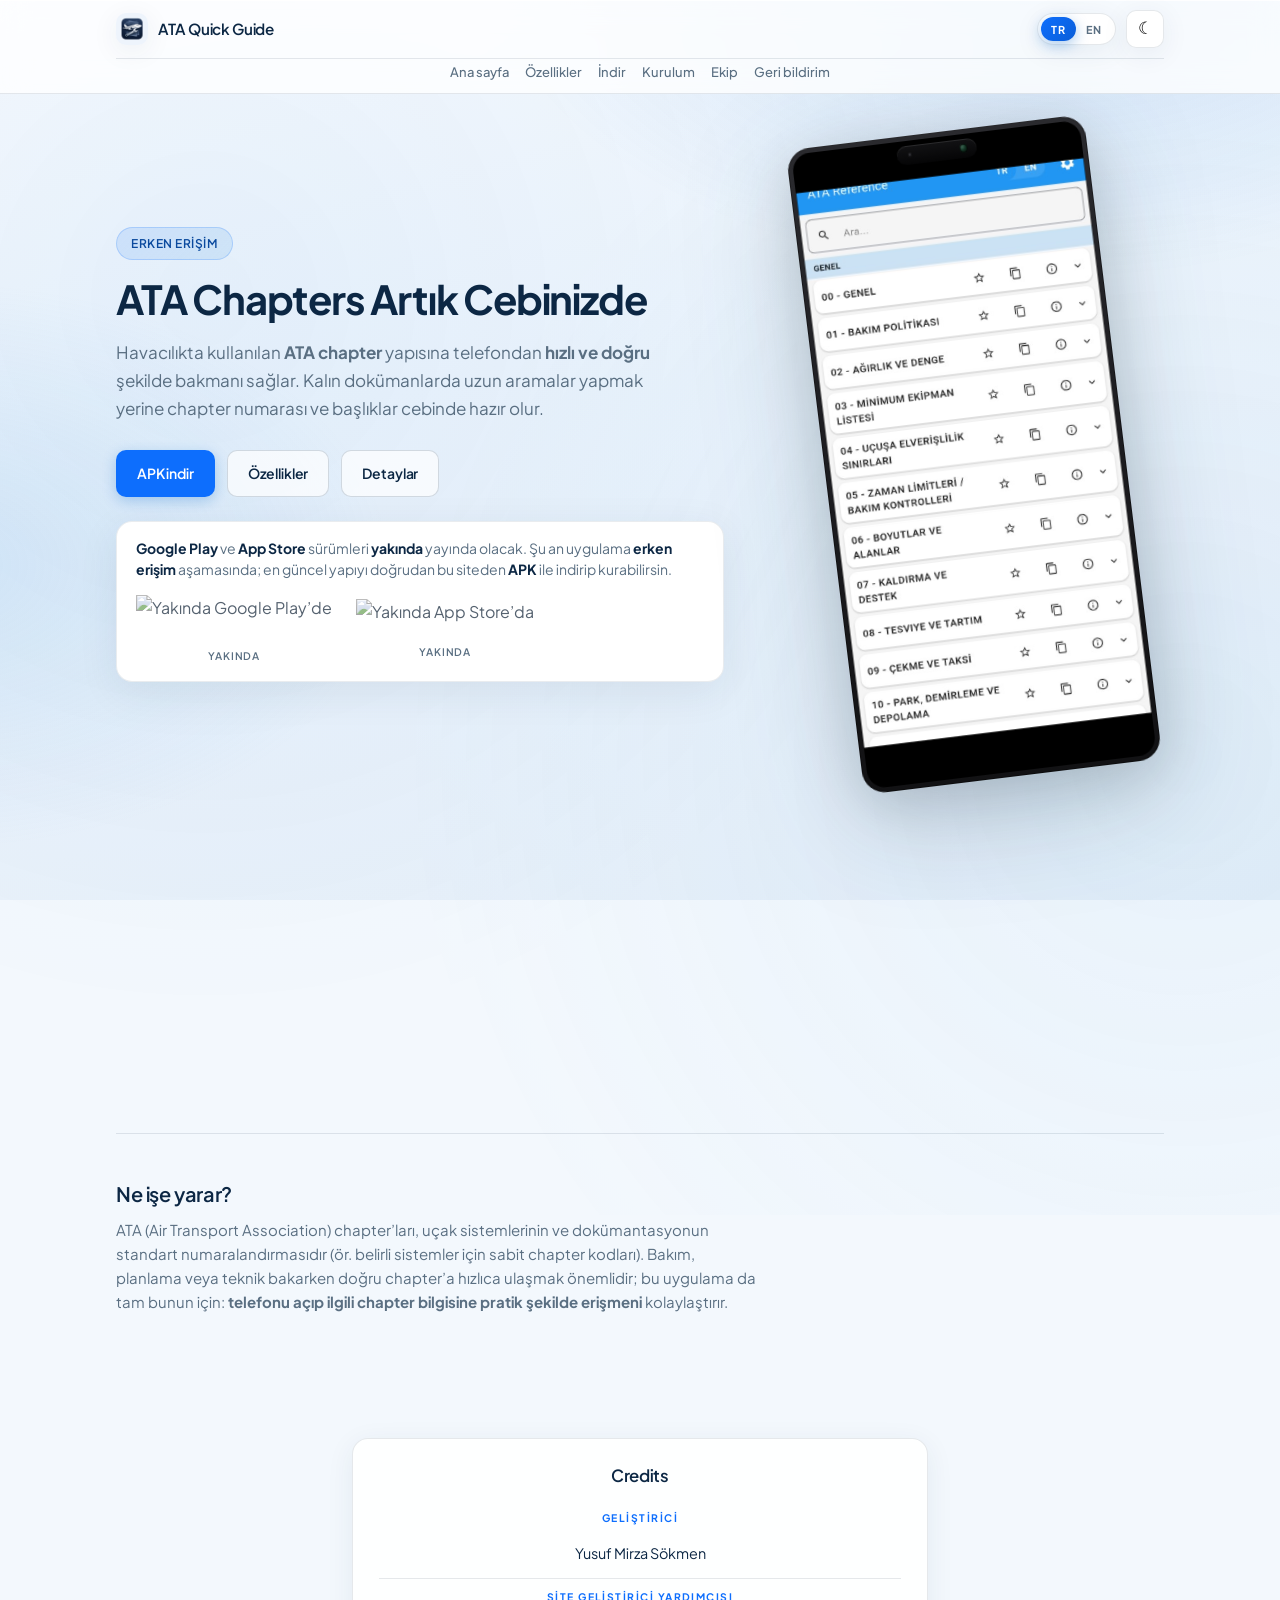
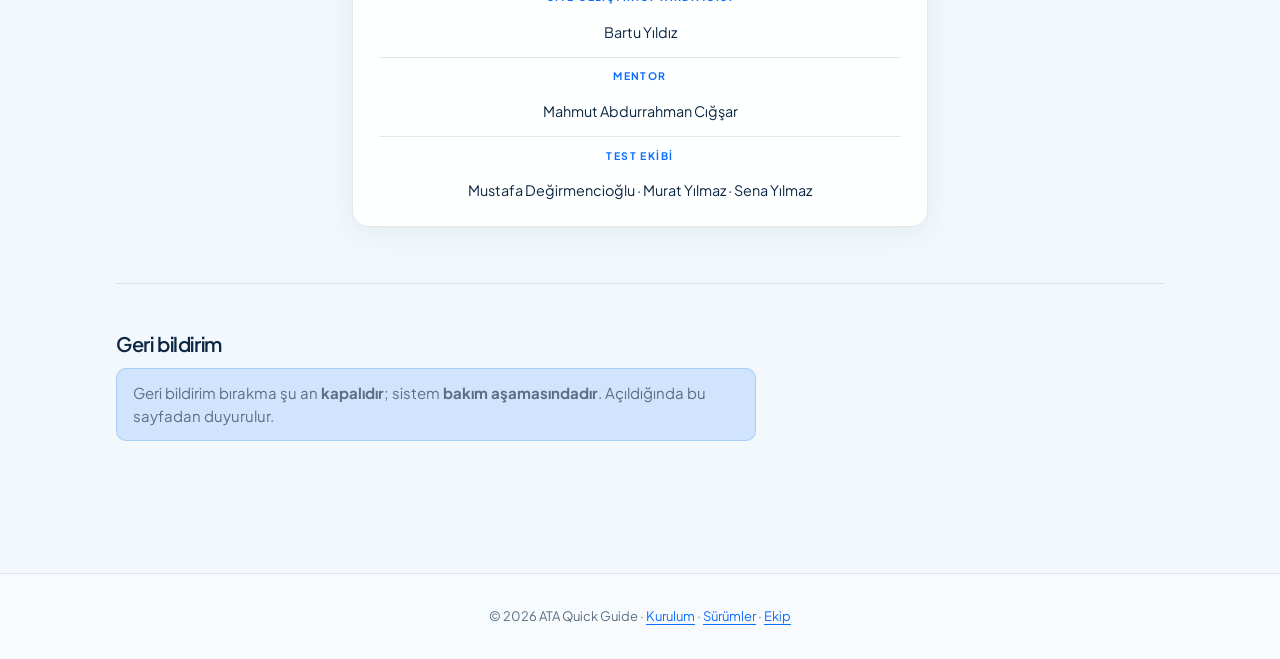
==== index.html @ f19b7c06 "Use app icon for Open Graph and Twitter link previews Made-with: Cursor" ====
<!DOCTYPE html>
<html lang="tr">
<head>
  <meta charset="UTF-8">
  <meta name="viewport" content="width=device-width, initial-scale=1.0">
  <meta name="description" content="ATA chapter’lara telefondan hızlı erişim. Erken erişim, APK indir; mağazalar yakında.">
  <meta name="theme-color" content="#e4eef8">
  <title>ATA Quick Guide — İndir</title>
  <script>
    (function () {
      try {
        var t = localStorage.getItem("ata-theme");
        document.documentElement.setAttribute("data-theme", t === "dark" ? "dark" : "light");
        var l = localStorage.getItem("ata-lang");
        var en = l === "en";
        document.documentElement.setAttribute("data-lang", en ? "en" : "tr");
        document.documentElement.setAttribute("lang", en ? "en" : "tr");
      } catch (e) {
        document.documentElement.setAttribute("data-theme", "light");
        document.documentElement.setAttribute("data-lang", "tr");
        document.documentElement.setAttribute("lang", "tr");
      }
    })();
  </script>
  <link rel="icon" type="image/png" href="images/app-icon.png">
  <link rel="apple-touch-icon" href="images/app-icon.png">
  <link rel="canonical" href="https://ata-quick-guide.bartwo.me/">
  <meta property="og:type" content="website">
  <meta property="og:url" content="https://ata-quick-guide.bartwo.me/">
  <meta property="og:title" content="ATA Quick Guide">
  <meta property="og:description" content="ATA chapter’lara telefondan hızlı erişim. Erken erişim.">
  <meta property="og:image" content="https://ata-quick-guide.bartwo.me/images/app-icon.png">
  <meta property="og:image:alt" content="ATA Quick Guide">
  <meta name="twitter:card" content="summary">
  <meta name="twitter:title" content="ATA Quick Guide">
  <meta name="twitter:description" content="ATA chapter’lara telefondan hızlı erişim.">
  <meta name="twitter:image" content="https://ata-quick-guide.bartwo.me/images/app-icon.png">
  <link rel="preconnect" href="https://fonts.googleapis.com">
  <link rel="preconnect" href="https://fonts.gstatic.com" crossorigin>
  <link href="https://fonts.googleapis.com/css2?family=Plus+Jakarta+Sans:wght@400;500;600;700&display=swap" rel="stylesheet">
  <link rel="stylesheet" href="css/app-site.css">
</head>
<body data-page="index">
  <a class="visually-hidden" href="#icerik" data-i18n="skip">İçeriğe geç</a>

  <div class="app-shell">
    <header class="app-top">
      <div class="container app-top__inner">
        <a class="app-brand" href="index.html" aria-current="page">
          <span class="app-brand__mark"><img src="images/app-icon.png" width="32" height="32" alt=""></span>
          ATA Quick Guide
        </a>
        <nav class="app-menu" aria-label="Site">
          <a href="index.html" data-i18n="nav.home">Ana sayfa</a>
          <a href="#ozellikler" data-i18n="nav.features">Özellikler</a>
          <a href="indir.html" data-i18n="nav.download">İndir</a>
          <a href="nasil-yuklenir.html" data-i18n="nav.how">Kurulum</a>
          <a href="#credits" data-i18n="nav.team">Ekip</a>
          <a href="#geri-bildirim" data-i18n="nav.feedback">Geri bildirim</a>
        </nav>
        <div class="app-controls" role="toolbar" aria-label="Dil ve tema">
          <div class="lang-seg" role="group" aria-label="Dil">
            <button type="button" data-lang-btn="tr" aria-pressed="true">TR</button>
            <button type="button" data-lang-btn="en" aria-pressed="false">EN</button>
          </div>
          <button type="button" class="theme-toggle" data-theme-toggle aria-label="Tema">☾</button>
        </div>
      </div>
    </header>

    <main id="icerik" class="app-content container">
      <section class="app-hero landing-hero" aria-labelledby="hero-title">
        <div class="landing-hero__grid">
          <div class="landing-hero__copy">
            <p class="beta-pill"><span data-i18n="beta.pill">Erken erişim</span></p>
            <h1 id="hero-title" data-i18n="hero.headline">ATA Chapters Artık Cebinizde</h1>
            <p class="lead" data-i18n-html="hero.lead"></p>
            <div class="btn-row">
              <a class="btn btn--primary" href="indir.html" data-i18n="btn.apk">APK indir</a>
              <a class="btn btn--ghost" href="#ozellikler" data-i18n="nav.features">Özellikler</a>
              <a class="btn btn--ghost" href="#nedir" data-i18n="btn.details">Detaylar</a>
            </div>
            <div class="store-panel store-panel--compact" aria-labelledby="store-heading">
              <h2 id="store-heading" class="visually-hidden" data-i18n="store.hiddenTitle">Mağaza yayını</h2>
              <p class="store-panel__copy" data-i18n-html="store.copy"></p>
              <div class="store-badges">
                <div class="store-badge-wrap">
                  <img class="store-badge" src="https://play.google.com/intl/en_us/badges/static/images/badges/en_badge_web_generic.png" height="48" data-i18n-src="store.gpBadgeSrc" data-i18n-alt="store.gpAlt" alt="" loading="lazy" decoding="async">
                  <span class="store-badge-label" data-i18n="store.soon">Yakında</span>
                </div>
                <div class="store-badge-wrap">
                  <img class="store-badge store-badge--apple" src="https://tools.applemediaservices.com/api/badges/download-on-the-app-store/black/en-us?size=250x83&releaseDate=1276560000" height="40" data-i18n-src="store.asBadgeSrc" data-i18n-alt="store.asAlt" alt="" loading="lazy" decoding="async">
                  <span class="store-badge-label" data-i18n="store.soon">Yakında</span>
                </div>
              </div>
            </div>
          </div>
          <div class="landing-hero__visual" aria-hidden="true">
            <div class="landing-phones">
              <div class="hero-device hero-device--iphone">
                <div class="hero-device__iphone-inner">
                  <div class="hero-device__screen">
                    <img
                      class="hero-device__img"
                      data-hero-preview="front"
                      src="images/app-preview-light-tr.png?v=12"
                      width="390"
                      height="844"
                      alt=""
                      decoding="async"
                    >
                    <span class="hero-device__cam" aria-hidden="true"></span>
                  </div>
                </div>
              </div>
            </div>
            <script>
              (function () {
                try {
                  var t = localStorage.getItem("ata-theme") === "dark" ? "dark" : "light";
                  var l = localStorage.getItem("ata-lang") === "en" ? "en" : "tr";
                  var root = document.querySelector(".landing-hero__visual");
                  if (!root) return;
                  root.querySelectorAll("img[data-hero-preview]").forEach(function (img) {
                    img.src =
                      "images/app-preview-" + t + "-" + l + ".png?v=12&m=" + encodeURIComponent(t);
                  });
                } catch (e) {}
              })();
            </script>
          </div>
        </div>
      </section>

      <section id="ozellikler" class="section reveal" aria-labelledby="feat-h">
        <div class="section__head">
          <h2 id="feat-h" data-i18n="features.h">Öne çıkanlar</h2>
          <p data-i18n="features.lead"></p>
        </div>
        <div class="feature-grid">
          <article class="feature-card reveal reveal-stagger-1">
            <h3 data-i18n="features.f1h">Hızlı erişim</h3>
            <p data-i18n="features.f1p"></p>
          </article>
          <article class="feature-card reveal reveal-stagger-2">
            <h3 data-i18n="features.f2h">Doğru referans</h3>
            <p data-i18n="features.f2p"></p>
          </article>
          <article class="feature-card reveal reveal-stagger-3">
            <h3 data-i18n="features.f3h">Mobil kullanım</h3>
            <p data-i18n="features.f3p"></p>
          </article>
        </div>
      </section>

      <section id="nedir" class="section reveal" aria-labelledby="nedir-h">
        <div class="section__head">
          <h2 id="nedir-h" data-i18n="nedir.h">Ne işe yarar?</h2>
          <p data-i18n-html="nedir.p"></p>
        </div>
      </section>

      <section id="credits" class="credits-block credits-block--spotlight reveal" aria-labelledby="credits-h">
        <div class="credits-card">
          <h2 id="credits-h" data-i18n="credits.h">Credits</h2>
          <dl class="credits-list">
            <dt data-i18n="credits.dev">Geliştirici</dt>
            <dd data-i18n="credits.devName">Yusuf Mirza Sökmen</dd>
            <dt data-i18n="credits.devSite">Site geliştirici yardımcısı</dt>
            <dd data-i18n="credits.devSiteNames">Bartu Yıldız</dd>
            <dt data-i18n="credits.mentor">Mentor</dt>
            <dd data-i18n="credits.mentorName">Mahmut Abdurrahman Cığşar</dd>
            <dt data-i18n="credits.test">Test ekibi</dt>
            <dd data-i18n="credits.testNames">Mustafa Değirmencioğlu · Murat Yılmaz · Sena Yılmaz</dd>
          </dl>
        </div>
      </section>

      <section id="geri-bildirim" class="section reveal" aria-labelledby="fb-h">
        <div class="section__head">
          <h2 id="fb-h" data-i18n="feedback.h">Geri bildirim</h2>
          <p class="feedback-maintenance feedback-maintenance--solo" data-i18n-html="feedback.maintenanceSolo"></p>
        </div>
      </section>
    </main>

    <footer class="app-footer">
      <div class="container">
        <p class="app-footer__line" data-i18n-html="footer.html"></p>
      </div>
    </footer>
  </div>

  <script src="js/site-ui.js" defer></script>
  <script src="js/app-motion.js" defer></script>
</body>
</html>
---- css/app-site.css ----
/* ATA Quick Guide — havacılık / gökyüzü, ferah açık tema */
:root {
  --bg: #e2edf8;
  --bg-deep: #d0e2f4;
  --bg-elevated: #ffffff;
  --bg-card: rgba(255, 255, 255, 0.92);
  --border: rgba(19, 47, 76, 0.11);
  --border-strong: rgba(19, 47, 76, 0.17);
  --text: #0c2744;
  --muted: #5a6f82;
  --accent: #0d6efd;
  --accent-dim: rgba(13, 110, 253, 0.14);
  --accent-hover: #0b5ed7;
  --sky-band: rgba(125, 185, 232, 0.38);
  --radius: 16px;
  --radius-sm: 10px;
  --font: "Plus Jakarta Sans", system-ui, sans-serif;
  --shadow: 0 16px 48px rgba(15, 53, 80, 0.09);
  --shadow-soft: 0 6px 28px rgba(15, 53, 80, 0.07);
  --ease-out: cubic-bezier(0.22, 1, 0.36, 1);
  --ease-spring: cubic-bezier(0.34, 1.3, 0.64, 1);
  --hero-phone-width: min(300px, 82vw);
}

*,
*::before,
*::after {
  box-sizing: border-box;
}

html {
  scroll-behavior: smooth;
}

body {
  margin: 0;
  min-height: 100vh;
  font-family: var(--font);
  font-size: 1rem;
  line-height: 1.6;
  color: var(--text);
  background: #f3f8fd;
  background-image:
    linear-gradient(165deg, #fafcfe 0%, #eef5fc 40%, #e4eef8 100%),
    radial-gradient(ellipse 110% 65% at 50% -8%, rgba(255, 255, 255, 0.95), transparent 55%),
    radial-gradient(ellipse 85% 50% at 92% 18%, var(--sky-band) 0%, transparent 48%),
    radial-gradient(ellipse 75% 45% at 6% 38%, rgba(160, 200, 245, 0.35), transparent 44%);
  background-attachment: fixed;
}

@media (prefers-reduced-motion: no-preference) {
  body::before {
    content: "";
    position: fixed;
    inset: -30%;
    z-index: -1;
    pointer-events: none;
    background:
      radial-gradient(ellipse 48% 40% at 70% 15%, rgba(8, 112, 217, 0.16), transparent 58%),
      radial-gradient(ellipse 44% 38% at 15% 58%, rgba(125, 185, 232, 0.22), transparent 52%);
    animation: ambient-drift 20s ease-in-out infinite alternate;
  }

  body::after {
    content: "";
    position: fixed;
    inset: -35%;
    z-index: -2;
    pointer-events: none;
    opacity: 0.65;
    background:
      radial-gradient(circle at 30% 40%, rgba(8, 112, 217, 0.09), transparent 42%),
      radial-gradient(circle at 75% 70%, rgba(125, 185, 232, 0.12), transparent 40%);
    animation: ambient-orbit 32s ease-in-out infinite alternate;
  }
}

@media (prefers-reduced-motion: reduce) {
  body::before,
  body::after {
    display: none;
  }
}

@keyframes ambient-drift {
  0% {
    transform: translate(0, 0) rotate(0deg) scale(1);
  }
  100% {
    transform: translate(-3%, 2%) rotate(1.8deg) scale(1.05);
  }
}

@keyframes ambient-orbit {
  0% {
    transform: translate(0, 0);
  }
  100% {
    transform: translate(4%, -3%);
  }
}

a {
  color: var(--accent);
  text-decoration-thickness: 1px;
  text-underline-offset: 0.2em;
}

a:hover {
  color: var(--accent-hover);
}

.container {
  width: 100%;
  max-width: 68rem;
  margin: 0 auto;
  padding: 0 1.25rem;
}

/* ——— Üst bar ——— */
.app-top {
  position: sticky;
  top: 0;
  z-index: 50;
  overflow: visible;
  border-bottom: 1px solid var(--border);
  background: rgba(255, 255, 255, 0.78);
  backdrop-filter: blur(14px);
  box-shadow: 0 1px 0 rgba(255, 255, 255, 0.8) inset;
  transition: background 0.35s var(--ease-out), box-shadow 0.35s var(--ease-out), border-color 0.35s ease;
}

.app-top.is-scrolled {
  background: rgba(255, 255, 255, 0.94);
  border-bottom-color: rgba(19, 47, 76, 0.08);
  box-shadow: 0 10px 40px rgba(19, 47, 76, 0.07);
}

.app-top__inner {
  display: flex;
  flex-wrap: wrap;
  align-items: center;
  justify-content: space-between;
  gap: 0.65rem 1rem;
  min-height: 3.5rem;
  padding-top: 0.65rem;
  padding-bottom: 0.65rem;
  overflow: visible;
}

.app-brand {
  display: inline-flex;
  align-items: center;
  gap: 0.65rem;
  flex-shrink: 0;
  font-size: 0.95rem;
  font-weight: 600;
  letter-spacing: -0.02em;
  color: var(--text);
  text-decoration: none;
}

.app-brand:hover {
  color: var(--text);
}

.app-brand__mark {
  width: 2rem;
  height: 2rem;
  border-radius: var(--radius-sm);
  overflow: hidden;
  flex-shrink: 0;
  border: 1px solid var(--border);
  box-shadow: var(--shadow-soft);
}

.app-brand__mark img {
  width: 100%;
  height: 100%;
  object-fit: cover;
  display: block;
}

@media (prefers-reduced-motion: no-preference) {
  .app-brand__mark {
    transition: transform 0.45s var(--ease-spring), box-shadow 0.35s ease;
  }

  .app-brand:hover .app-brand__mark {
    transform: scale(1.06) rotate(-2deg);
    box-shadow: 0 8px 24px rgba(11, 107, 203, 0.2);
  }
}

.app-menu {
  display: flex;
  flex: 1 1 auto;
  flex-wrap: wrap;
  align-items: center;
  justify-content: center;
  gap: 0.35rem 1rem;
  min-width: 0;
}

.app-menu a {
  font-size: 0.8125rem;
  font-weight: 500;
  color: var(--muted);
  text-decoration: none;
}

.app-menu a:hover {
  color: var(--text);
}

.app-menu a[aria-current="page"] {
  color: var(--accent);
}

@media (min-width: 1401px) {
  .app-menu {
    justify-content: center;
    overflow-x: auto;
    flex-wrap: nowrap;
    scrollbar-width: thin;
  }
}

@media (min-width: 768px) and (prefers-reduced-motion: no-preference) {
  .app-menu a {
    position: relative;
  }

  .app-menu a::after {
    content: "";
    position: absolute;
    left: 0;
    bottom: -5px;
    width: 100%;
    height: 2px;
    border-radius: 2px;
    background: linear-gradient(90deg, var(--accent), rgba(11, 107, 203, 0.35));
    transform: scaleX(0);
    transform-origin: right;
    transition: transform 0.4s var(--ease-out);
  }

  .app-menu a[aria-current="page"]::after {
    transform: scaleX(1);
    transform-origin: left;
  }

  .app-menu a:hover::after,
  .app-menu a:focus-visible::after {
    transform: scaleX(1);
    transform-origin: left;
  }
}

/* ——— Butonlar ——— */
.btn {
  display: inline-flex;
  align-items: center;
  justify-content: center;
  gap: 0.5rem;
  padding: 0.7rem 1.25rem;
  font-family: inherit;
  font-size: 0.875rem;
  font-weight: 600;
  letter-spacing: -0.01em;
  border-radius: var(--radius-sm);
  border: 1px solid transparent;
  cursor: pointer;
  text-decoration: none;
  transition: background 0.25s var(--ease-out), border-color 0.25s ease, transform 0.35s var(--ease-spring), box-shadow 0.35s ease;
}

.btn:focus-visible {
  outline: 2px solid var(--accent);
  outline-offset: 3px;
}

.btn--primary {
  background: var(--accent);
  color: #fff;
  box-shadow: 0 4px 14px rgba(11, 107, 203, 0.28);
}

.btn--primary:hover {
  background: var(--accent-hover);
  color: #fff;
  transform: translateY(-2px);
  box-shadow: 0 8px 28px rgba(11, 107, 203, 0.35);
}

.btn--primary:active {
  transform: translateY(0);
}

.btn--ghost {
  background: rgba(255, 255, 255, 0.7);
  border-color: var(--border-strong);
  color: var(--text);
}

.btn--ghost:hover {
  background: #fff;
  border-color: var(--accent);
  transform: translateY(-2px);
  box-shadow: var(--shadow-soft);
}

.btn--ghost:active {
  transform: translateY(0);
}

@media (prefers-reduced-motion: reduce) {
  .btn--primary:hover,
  .btn--ghost:hover {
    transform: none;
  }
}

.btn-row {
  display: flex;
  flex-wrap: wrap;
  gap: 0.75rem;
  margin-top: 1.75rem;
}

/* ——— Beta + mağaza ——— */
.beta-pill {
  margin: 0 0 1rem;
}

.beta-pill span {
  display: inline-block;
  padding: 0.35rem 0.9rem;
  font-size: 0.75rem;
  font-weight: 600;
  letter-spacing: 0.04em;
  text-transform: uppercase;
  color: #0b4a9e;
  background: linear-gradient(135deg, rgba(13, 110, 253, 0.12) 0%, rgba(125, 185, 232, 0.22) 100%);
  border: 1px solid rgba(13, 110, 253, 0.2);
  border-radius: 999px;
}

@media (prefers-reduced-motion: no-preference) {
  .beta-pill span {
    animation: beta-glow 3.5s ease-in-out infinite;
  }
}

@keyframes beta-glow {
  0%,
  100% {
    box-shadow: 0 0 0 0 rgba(13, 110, 253, 0.12);
  }
  50% {
    box-shadow: 0 0 0 6px rgba(13, 110, 253, 0.06);
  }
}

.store-panel {
  margin-top: 2rem;
  padding: 1.35rem 1.5rem;
  border-radius: var(--radius);
  border: 1px solid var(--border);
  background: var(--bg-card);
  box-shadow: var(--shadow-soft);
  text-align: center;
  transition: border-color 0.35s ease, box-shadow 0.45s var(--ease-out), transform 0.45s var(--ease-out);
}

.store-panel--compact {
  margin-top: 1.5rem;
  padding: 1rem 1.2rem;
}

.store-panel--compact .store-panel__copy {
  margin-bottom: 0.85rem;
  font-size: 0.875rem;
  line-height: 1.55;
}

@media (prefers-reduced-motion: no-preference) {
  .store-panel:hover {
    border-color: rgba(13, 110, 253, 0.22);
    box-shadow: 0 16px 48px rgba(19, 47, 76, 0.1);
    transform: translateY(-3px);
  }
}

.store-panel__copy {
  margin: 0 0 1.15rem;
  max-width: 36rem;
  margin-left: auto;
  margin-right: auto;
  font-size: 0.9rem;
  line-height: 1.6;
  color: var(--muted);
}

.store-panel__copy strong {
  color: var(--text);
}

.store-badges {
  display: flex;
  flex-wrap: wrap;
  align-items: center;
  justify-content: center;
  gap: 1rem 1.5rem;
}

.store-badge {
  height: 48px;
  width: auto;
  max-width: 100%;
  display: block;
  opacity: 0.72;
  filter: saturate(0.65);
  transition: opacity 0.3s ease, filter 0.3s ease, transform 0.45s var(--ease-spring);
}

.store-badge--apple {
  height: 40px;
}

.store-badge:hover {
  opacity: 0.88;
  filter: saturate(0.85);
  transform: translateY(-3px) scale(1.02);
}

@media (prefers-reduced-motion: reduce) {
  .store-badge:hover {
    transform: none;
  }
}

.store-badge-wrap {
  display: flex;
  flex-direction: column;
  align-items: center;
  gap: 0.35rem;
}

.store-badge-label {
  font-size: 0.65rem;
  font-weight: 600;
  letter-spacing: 0.08em;
  text-transform: uppercase;
  color: var(--muted);
}

/* ——— Ana içerik ——— */
.app-content {
  padding-bottom: 4rem;
}

/* Dil değişimi: içerik çıkış / giriş (erişilebilirlik: azaltılmış hareket) */
@media (prefers-reduced-motion: no-preference) {
  @keyframes ata-lang-swap-out {
    from {
      opacity: 1;
      transform: translateY(0);
    }
    to {
      opacity: 0;
      transform: translateY(0.45rem);
    }
  }

  @keyframes ata-lang-swap-in {
    from {
      opacity: 0;
      transform: translateY(-0.35rem);
    }
    to {
      opacity: 1;
      transform: translateY(0);
    }
  }

  @keyframes ata-lang-seg-nudge {
    0%,
    100% {
      transform: scale(1);
    }
    45% {
      transform: scale(1.05);
    }
  }

  main.app-content.ata-lang-swap-phase-out,
  .app-shell > footer.app-footer.ata-lang-swap-phase-out,
  header.app-top .app-menu.ata-lang-swap-phase-out {
    animation: ata-lang-swap-out 0.24s var(--ease-out) forwards;
    pointer-events: none;
  }

  main.app-content.ata-lang-swap-phase-in,
  .app-shell > footer.app-footer.ata-lang-swap-phase-in,
  header.app-top .app-menu.ata-lang-swap-phase-in {
    animation: ata-lang-swap-in 0.42s var(--ease-out) forwards;
  }

  .lang-seg.ata-lang-seg-nudge {
    animation: ata-lang-seg-nudge 0.42s var(--ease-spring);
  }
}

.app-hero {
  padding: 2.75rem 0 2rem;
  text-align: center;
  position: relative;
}

.app-hero::after {
  content: "";
  display: block;
  width: min(12rem, 50%);
  height: 3px;
  margin: 2rem auto 0;
  border-radius: 3px;
  background: linear-gradient(90deg, transparent, rgba(11, 107, 203, 0.35), rgba(125, 185, 232, 0.5), rgba(11, 107, 203, 0.35), transparent);
  opacity: 0.85;
  transform-origin: center;
}

@media (prefers-reduced-motion: no-preference) {
  .app-hero::after {
    animation: motion-line-in 1s var(--ease-out) 0.45s backwards;
  }
}

@keyframes motion-line-in {
  from {
    transform: scaleX(0);
    opacity: 0;
  }
  to {
    transform: scaleX(1);
    opacity: 0.85;
  }
}

@media (min-width: 640px) {
  .app-hero {
    padding: 3.5rem 0 2.25rem;
  }
}

.app-hero__icon {
  width: clamp(7.25rem, 32vw, 11rem);
  height: clamp(7.25rem, 32vw, 11rem);
  margin: 0 auto 1.35rem;
  border-radius: clamp(1.2rem, 5vw, 2rem);
  overflow: hidden;
  border: none;
  background:
    radial-gradient(circle at 32% 28%, rgba(255, 255, 255, 0.45), transparent 58%),
    linear-gradient(155deg, rgba(11, 107, 203, 0.22), rgba(11, 107, 203, 0.06));
  box-shadow:
    0 24px 56px rgba(11, 107, 203, 0.18),
    0 0 0 1px rgba(11, 107, 203, 0.1);
  display: grid;
  place-items: center;
  padding: clamp(0.2rem, 1.2vw, 0.45rem);
}

@keyframes hero-icon-breathe {
  from {
    transform: translateY(0) scale(1);
  }
  to {
    transform: translateY(-6px) scale(1.03);
  }
}

.app-hero__icon img {
  width: 100%;
  height: 100%;
  object-fit: contain;
  object-position: center;
  display: block;
  padding: 0;
  clip-path: none;
  filter: drop-shadow(0 6px 14px rgba(0, 0, 0, 0.12));
}

.app-hero h1 {
  margin: 0;
  font-size: clamp(1.85rem, 5vw, 2.65rem);
  font-weight: 700;
  letter-spacing: -0.03em;
  line-height: 1.15;
  color: var(--text);
}

.app-hero .lead {
  margin: 1rem auto 0;
  max-width: 36rem;
  font-size: 1.0625rem;
  color: var(--muted);
  line-height: 1.65;
}

.app-hero .btn-row {
  justify-content: center;
}

@media (prefers-reduced-motion: no-preference) {
  .app-hero > * {
    animation: motion-fade-up 0.8s var(--ease-out) backwards;
  }

  .app-hero > .beta-pill {
    animation-delay: 0.05s;
  }

  .app-hero > .app-hero__icon {
    animation-delay: 0.1s;
  }

  .app-hero__icon img {
    animation: hero-icon-breathe 5s ease-in-out 0.95s infinite alternate;
  }

  .app-hero > h1 {
    animation-delay: 0.16s;
  }

  .app-hero > .lead {
    animation-delay: 0.22s;
  }

  .app-hero > .btn-row {
    animation-delay: 0.28s;
  }

  .app-hero > .store-panel {
    animation-delay: 0.38s;
  }
}

@keyframes motion-fade-up {
  from {
    opacity: 0;
    transform: translateY(22px) scale(0.96);
  }
  to {
    opacity: 1;
    transform: translateY(0) scale(1);
  }
}

/* ——— Landing (uygulama giriş sayfası + ATA koyu) ——— */
.landing-hero {
  padding-top: 2.25rem;
  text-align: left;
}

.landing-hero.app-hero::after {
  display: none;
}

.landing-hero .btn-row {
  justify-content: flex-start;
}

.landing-hero__grid {
  display: grid;
  gap: 2.5rem;
  align-items: center;
  overflow: visible;
}

.landing-hero__visual {
  width: 100%;
  min-width: 0;
  display: flex;
  justify-content: center;
  overflow: visible;
}

@media (min-width: 960px) {
  .landing-hero__grid {
    align-items: center;
    gap: 2.75rem;
    grid-template-columns: minmax(0, 1fr) minmax(280px, 380px);
  }
}

.landing-hero__copy {
  max-width: 38rem;
}

.landing-hero__subtitle {
  margin: 0.5rem 0 0;
  font-size: 1rem;
  font-weight: 500;
  color: var(--muted);
  line-height: 1.55;
}

.landing-hero h1 {
  text-align: left;
  font-size: clamp(1.75rem, 4.2vw, 2.5rem);
}

.landing-hero .lead {
  margin-left: 0;
  margin-right: 0;
  text-align: left;
}

.landing-hero .store-panel {
  text-align: left;
  background: #fff;
  box-shadow: 0 10px 40px rgba(15, 53, 80, 0.08), 0 1px 0 rgba(255, 255, 255, 0.8) inset;
  border-color: rgba(19, 47, 76, 0.09);
}

.landing-hero .store-panel__copy {
  margin-left: 0;
}

.landing-hero .store-badges {
  justify-content: flex-start;
}

[data-theme="dark"] .landing-hero .store-panel {
  background: var(--bg-card);
  box-shadow: var(--shadow-soft);
  border-color: var(--border);
}

.landing-phones {
  position: relative;
  width: 100%;
  margin-inline: auto;
  min-height: 380px;
  display: flex;
  align-items: center;
  justify-content: center;
  overflow: visible;
}

@media (min-width: 960px) {
  .landing-phones {
    min-height: 440px;
    justify-content: center;
  }
}

/* Tek telefon: ince çerçeve, sola hafif eğik, yüzen gölge (referans mockup) */
.hero-device--iphone {
  line-height: 0;
  width: var(--hero-phone-width);
  max-width: 100%;
  transform: rotate(-7deg);
  filter: drop-shadow(0 28px 56px rgba(15, 53, 80, 0.2)) drop-shadow(0 12px 24px rgba(0, 0, 0, 0.12));
}

.hero-device__iphone-inner {
  width: 100%;
  aspect-ratio: 390 / 844;
  border-radius: 1.45rem;
  padding: 0.34rem;
  background: linear-gradient(180deg, #2a2a2e 0%, #1c1c20 50%, #121214 100%);
  box-shadow:
    0 1px 0 rgba(255, 255, 255, 0.06) inset,
    0 0 0 1px rgba(0, 0, 0, 0.35) inset;
  display: flex;
  flex-direction: column;
}

.hero-device__screen {
  position: relative;
  flex: 1;
  min-height: 0;
  border-radius: 1.12rem;
  overflow: hidden;
  background: #000;
}

.hero-device__screen .hero-device__img {
  width: 100%;
  height: 100%;
  object-fit: cover;
  object-position: center center;
  display: block;
  clip-path: inset(6% 0 6.5% 0);
}

/* Üst orta hap / kamera */
.hero-device__cam {
  position: absolute;
  top: 0.3rem;
  left: 50%;
  z-index: 2;
  width: clamp(3rem, 32%, 5rem);
  height: clamp(0.78rem, 4.5vw, 1.15rem);
  max-height: 1.2rem;
  transform: translateX(-50%);
  border-radius: 999px;
  background: linear-gradient(180deg, #121214 0%, #050506 100%);
  box-shadow:
    inset 0 1px 0 rgba(255, 255, 255, 0.1),
    0 2px 6px rgba(0, 0, 0, 0.45);
  pointer-events: none;
}

.hero-device__cam::before {
  content: "";
  position: absolute;
  left: 14%;
  top: 50%;
  width: 0.22rem;
  height: 0.22rem;
  transform: translateY(-50%);
  border-radius: 50%;
  background: radial-gradient(circle at 30% 30%, #3a3a40, #1a1a1e);
  box-shadow: inset 0 0 0 1px rgba(0, 0, 0, 0.5);
}

.hero-device__cam::after {
  content: "";
  position: absolute;
  right: 11%;
  top: 50%;
  width: 0.52rem;
  height: 0.52rem;
  transform: translateY(-50%);
  border-radius: 50%;
  background:
    radial-gradient(circle at 28% 28%, rgba(255, 255, 255, 0.15), transparent 42%),
    radial-gradient(circle at 35% 35%, #1e4d38, #0a1f14 70%);
  box-shadow:
    inset 0 0 0 1px rgba(0, 0, 0, 0.65),
    inset -0.05rem -0.05rem 0.12rem rgba(0, 0, 0, 0.4);
}

@media (max-width: 959px) {
  .landing-hero__grid {
    grid-template-columns: 1fr;
  }

  .landing-hero__visual {
    order: -1;
  }

  .landing-phones {
    min-height: 400px;
  }

  .hero-device--iphone {
    transform: rotate(-5deg);
    filter: drop-shadow(0 22px 44px rgba(15, 53, 80, 0.18)) drop-shadow(0 10px 20px rgba(0, 0, 0, 0.1));
  }
}

@media (prefers-reduced-motion: no-preference) {
  .landing-hero .landing-hero__copy > * {
    animation: motion-fade-up 0.8s var(--ease-out) backwards;
  }

  .landing-hero .landing-hero__copy > *:nth-child(1) {
    animation-delay: 0.05s;
  }

  .landing-hero .landing-hero__copy > *:nth-child(2) {
    animation-delay: 0.1s;
  }

  .landing-hero .landing-hero__copy > *:nth-child(3) {
    animation-delay: 0.14s;
  }

  .landing-hero .landing-hero__copy > *:nth-child(4) {
    animation-delay: 0.18s;
  }

  .landing-hero .landing-hero__copy > *:nth-child(5) {
    animation-delay: 0.22s;
  }

  .landing-hero .landing-hero__copy > *:nth-child(6) {
    animation-delay: 0.28s;
  }

  .landing-hero .landing-hero__visual {
    animation: motion-fade-up 0.85s var(--ease-out) 0.16s backwards;
  }
}

.showcase-section {
  padding: 2.5rem 0 0.5rem;
  border-top: 1px solid var(--border);
}

.showcase-strip {
  display: grid;
  gap: 1rem;
  grid-template-columns: 1fr;
}

@media (min-width: 720px) {
  .showcase-strip {
    grid-template-columns: 1fr 1fr;
    gap: 1.25rem;
  }
}

.showcase-card {
  margin: 0;
  border-radius: var(--radius);
  overflow: hidden;
  border: 1px solid var(--border);
  background: var(--bg-elevated);
  box-shadow: var(--shadow-soft);
}

.showcase-card img {
  width: 100%;
  height: auto;
  display: block;
  vertical-align: middle;
}

.feature-grid {
  display: grid;
  gap: 1rem;
  grid-template-columns: 1fr;
}

@media (min-width: 700px) {
  .feature-grid {
    grid-template-columns: repeat(3, 1fr);
    gap: 1.15rem;
  }
}

.feature-card {
  padding: 1.35rem 1.4rem;
  border-radius: var(--radius);
  border: 1px solid var(--border);
  background: var(--bg-card);
  box-shadow: var(--shadow-soft);
  transition: border-color 0.3s ease, box-shadow 0.35s ease, transform 0.4s var(--ease-out);
}

@media (prefers-reduced-motion: no-preference) {
  .feature-card:hover {
    border-color: rgba(8, 112, 217, 0.22);
    box-shadow: 0 14px 40px rgba(15, 53, 80, 0.1);
    transform: translateY(-2px);
  }
}

.feature-card h3 {
  margin: 0 0 0.5rem;
  font-size: 0.9rem;
  font-weight: 700;
  letter-spacing: 0.06em;
  text-transform: uppercase;
  color: var(--text);
}

.feature-card p {
  margin: 0;
  font-size: 0.875rem;
  line-height: 1.55;
  color: var(--muted);
}

.landing-quote {
  padding: 2rem 0;
  border-top: 1px solid var(--border);
}

.landing-quote__inner {
  margin: 0;
  padding: 1.5rem 1.65rem;
  border-radius: var(--radius);
  border-left: 4px solid var(--accent);
  background: var(--bg-card);
  box-shadow: var(--shadow-soft);
}

.landing-quote__inner p {
  margin: 0 0 0.75rem;
  font-size: 1.05rem;
  font-weight: 500;
  line-height: 1.55;
  color: var(--text);
}

.landing-quote__inner footer {
  font-size: 0.8rem;
  color: var(--muted);
}

.landing-quote__inner cite {
  font-style: normal;
  font-weight: 600;
}

[data-theme="dark"] .feature-card:hover {
  border-color: rgba(10, 132, 255, 0.28);
  box-shadow: 0 16px 48px rgba(0, 0, 0, 0.45);
}

[data-theme="dark"] .hero-device__iphone-inner {
  background: linear-gradient(180deg, #242428 0%, #161618 50%, #0c0c0e 100%);
  box-shadow:
    0 1px 0 rgba(255, 255, 255, 0.05) inset,
    0 0 0 1px rgba(0, 0, 0, 0.5) inset;
}

[data-theme="dark"] .hero-device--iphone {
  filter: drop-shadow(0 28px 56px rgba(0, 0, 0, 0.45)) drop-shadow(0 14px 28px rgba(0, 0, 0, 0.3));
}

/* Hover: pointer:fine hibrit PC’lerde çoğu zaman false oluyor; sadece (hover: hover) */
@media (hover: hover) {
  @media (prefers-reduced-motion: no-preference) {
    .landing-phones .hero-device--iphone {
      transition:
        transform 0.55s var(--ease-out),
        filter 0.55s var(--ease-out);
    }

    .landing-phones .hero-device__iphone-inner {
      transition: box-shadow 0.55s var(--ease-out);
    }

    .landing-phones .hero-device--iphone:hover {
      transform: rotate(-4deg) scale(1.06) translateY(-14px);
      filter: drop-shadow(0 44px 76px rgba(15, 53, 80, 0.28)) drop-shadow(0 22px 44px rgba(0, 0, 0, 0.15));
    }

    .landing-phones .hero-device--iphone:hover .hero-device__iphone-inner {
      box-shadow:
        0 1px 0 rgba(255, 255, 255, 0.11) inset,
        0 0 0 1px rgba(0, 0, 0, 0.3) inset,
        0 0 40px rgba(13, 110, 253, 0.18);
    }

    [data-theme="dark"] .landing-phones .hero-device--iphone:hover {
      transform: rotate(-4deg) scale(1.06) translateY(-14px);
      filter: drop-shadow(0 48px 80px rgba(0, 0, 0, 0.6)) drop-shadow(0 26px 52px rgba(0, 0, 0, 0.38));
    }

    [data-theme="dark"] .landing-phones .hero-device--iphone:hover .hero-device__iphone-inner {
      box-shadow:
        0 1px 0 rgba(255, 255, 255, 0.08) inset,
        0 0 0 1px rgba(0, 0, 0, 0.42) inset,
        0 0 44px rgba(10, 132, 255, 0.22);
    }
  }
}

@media (hover: hover) and (max-width: 959px) {
  @media (prefers-reduced-motion: no-preference) {
    .landing-phones .hero-device--iphone:hover,
    [data-theme="dark"] .landing-phones .hero-device--iphone:hover {
      transform: rotate(-3deg) scale(1.04) translateY(-10px);
    }
  }
}

/* Bölümler */
.section {
  padding: 2.75rem 0;
  border-top: 1px solid var(--border);
}

.section__head {
  margin-bottom: 1.5rem;
  max-width: 40rem;
}

.section__head h2 {
  margin: 0 0 0.5rem;
  font-size: 1.25rem;
  font-weight: 600;
  letter-spacing: -0.02em;
  color: var(--text);
}

.section__head p {
  margin: 0;
  color: var(--muted);
  font-size: 0.9375rem;
}

.section__head p + p {
  margin-top: 0.75rem;
}

.feedback-maintenance {
  margin: 0 0 0.75rem;
  padding: 0.75rem 1rem;
  font-size: 0.875rem;
  line-height: 1.55;
  color: var(--text);
  background: var(--accent-dim);
  border: 1px solid rgba(8, 112, 217, 0.2);
  border-radius: var(--radius-sm);
}

[data-theme="dark"] .feedback-maintenance {
  background: rgba(10, 132, 255, 0.12);
  border-color: rgba(10, 132, 255, 0.28);
}

.feedback-maintenance--solo {
  max-width: 40rem;
  margin-top: 0.5rem;
}

.placeholder-text {
  color: var(--muted);
  font-style: italic;
}

.cta-strip {
  margin-top: 0.5rem;
  padding: 1.75rem 1.5rem;
  border-radius: var(--radius);
  border: 1px solid rgba(11, 107, 203, 0.2);
  background: linear-gradient(135deg, rgba(11, 107, 203, 0.08) 0%, rgba(255, 255, 255, 0.9) 100%);
  box-shadow: var(--shadow-soft);
  display: flex;
  flex-direction: column;
  gap: 1rem;
  align-items: flex-start;
  transition: transform 0.45s var(--ease-out), box-shadow 0.45s ease, border-color 0.35s ease;
}

@media (prefers-reduced-motion: no-preference) {
  .cta-strip:hover {
    transform: translateY(-4px);
    box-shadow: 0 18px 44px rgba(11, 107, 203, 0.12);
    border-color: rgba(11, 107, 203, 0.28);
  }
}

@media (min-width: 560px) {
  .cta-strip {
    flex-direction: row;
    align-items: center;
    justify-content: space-between;
  }
}

.cta-strip p {
  margin: 0;
  font-size: 0.9375rem;
  color: var(--text);
}

/* ——— Credits ——— */
.credits-block {
  padding: 2.5rem 0 1rem;
}

.credits-block--spotlight {
  padding: 3.5rem 0;
}

.credits-block--spotlight .credits-card {
  max-width: 36rem;
  margin-left: auto;
  margin-right: auto;
  text-align: center;
}

.credits-block--spotlight .credits-list dt {
  text-align: center;
}

.credits-block--spotlight .credits-list dd {
  text-align: center;
}

.credits-card {
  max-width: 32rem;
  margin: 0 auto;
  padding: 1.5rem 1.65rem;
  border-radius: var(--radius);
  border: 1px solid var(--border);
  background: var(--bg-card);
  box-shadow: var(--shadow-soft);
  transition: box-shadow 0.45s var(--ease-out), border-color 0.35s ease, transform 0.45s var(--ease-out);
  text-align: center;
}

@media (prefers-reduced-motion: no-preference) {
  .credits-card:hover {
    box-shadow: 0 20px 48px rgba(19, 47, 76, 0.09);
    border-color: rgba(11, 107, 203, 0.18);
    transform: translateY(-3px);
  }
}

.credits-card h2 {
  margin: 0 0 1.25rem;
  font-size: 1.05rem;
  font-weight: 600;
  letter-spacing: -0.02em;
  text-align: center;
  color: var(--text);
}

.credits-list {
  margin: 0;
  padding: 0;
  display: grid;
  gap: 0.85rem;
}

.credits-list dt {
  margin: 0;
  padding-top: 0.65rem;
  border-top: 1px solid var(--border);
  font-size: 0.65rem;
  font-weight: 700;
  letter-spacing: 0.14em;
  text-transform: uppercase;
  color: var(--accent);
}

.credits-list dt:first-of-type {
  padding-top: 0;
  border-top: none;
}

.credits-list dd {
  margin: 0.15rem auto 0;
  font-size: 0.9rem;
  color: var(--text);
  line-height: 1.5;
  max-width: 28rem;
}

/* ——— İndir / releases ——— */
.page-intro {
  padding: 2.5rem 0 1rem;
}

@media (prefers-reduced-motion: no-preference) {
  .page-intro--hero > * {
    animation: motion-fade-up 0.75s var(--ease-out) backwards;
  }

  .page-intro--hero > h1 {
    animation-delay: 0.06s;
  }

  .page-intro--hero > .lead {
    animation-delay: 0.14s;
  }
}

.page-intro h1 {
  margin: 0 0 0.5rem;
  font-size: clamp(1.5rem, 4vw, 2rem);
  font-weight: 700;
  letter-spacing: -0.02em;
  color: var(--text);
}

.page-intro .lead {
  margin: 0;
  max-width: 40rem;
  color: var(--muted);
  font-size: 0.9375rem;
}

.section-block {
  margin-bottom: 2.5rem;
}

.section-block h2 {
  margin: 0 0 1rem;
  font-size: 0.75rem;
  font-weight: 600;
  letter-spacing: 0.12em;
  text-transform: uppercase;
  color: var(--muted);
}

.version-card {
  padding: 1.25rem 1.35rem;
  border-radius: var(--radius);
  border: 1px solid var(--border);
  background: var(--bg-card);
  box-shadow: var(--shadow-soft);
  transition: box-shadow 0.4s ease, border-color 0.35s ease, transform 0.4s var(--ease-out);
}

@media (prefers-reduced-motion: no-preference) {
  .version-card:hover {
    box-shadow: 0 16px 40px rgba(19, 47, 76, 0.09);
    transform: translateY(-2px);
  }
}

.version-card--latest {
  border-color: rgba(11, 107, 203, 0.35);
  background: linear-gradient(165deg, rgba(11, 107, 203, 0.08) 0%, var(--bg-card) 45%);
}

.version-card__row {
  display: flex;
  flex-wrap: wrap;
  align-items: center;
  gap: 0.5rem 1rem;
  margin-bottom: 0.75rem;
}

.version-badge {
  display: inline-block;
  padding: 0.2rem 0.55rem;
  font-size: 0.65rem;
  font-weight: 700;
  letter-spacing: 0.06em;
  text-transform: uppercase;
  color: #fff;
  background: var(--accent);
  border-radius: 4px;
}

.version-meta {
  font-size: 0.875rem;
  color: var(--muted);
}

.btn-dl {
  display: inline-flex;
  align-items: center;
  justify-content: center;
  margin-top: 0.35rem;
  padding: 0.65rem 1.2rem;
  font-family: inherit;
  font-size: 0.8125rem;
  font-weight: 600;
  text-decoration: none;
  color: #fff;
  background: var(--accent);
  border: none;
  border-radius: var(--radius-sm);
  cursor: pointer;
  transition: background 0.25s ease, transform 0.35s var(--ease-spring), box-shadow 0.35s ease;
  box-shadow: 0 4px 12px rgba(11, 107, 203, 0.25);
}

.btn-dl:hover {
  background: var(--accent-hover);
  color: #fff;
  transform: translateY(-2px);
  box-shadow: 0 8px 22px rgba(11, 107, 203, 0.32);
}

.btn-dl:active {
  transform: translateY(0);
}

.btn-dl:focus-visible {
  outline: 2px solid var(--accent);
  outline-offset: 3px;
}

.subhead-ch {
  margin: 1.15rem 0 0.5rem;
  font-size: 0.7rem;
  font-weight: 600;
  letter-spacing: 0.1em;
  text-transform: uppercase;
  color: var(--muted);
}

.changelog-list {
  margin: 0;
  padding-left: 1.2rem;
  font-size: 0.875rem;
  line-height: 1.55;
  color: var(--text);
}

.changelog-list li {
  margin-bottom: 0.35rem;
}

.older-list {
  list-style: none;
  margin: 0;
  padding: 0;
  display: flex;
  flex-direction: column;
  gap: 0.75rem;
}

.older-item {
  padding: 1rem 1.15rem;
  border-radius: var(--radius-sm);
  border: 1px solid var(--border);
  background: var(--bg-elevated);
  box-shadow: var(--shadow-soft);
  transition: border-color 0.3s ease, box-shadow 0.35s ease;
}

@media (prefers-reduced-motion: no-preference) {
  .older-item:hover {
    border-color: rgba(11, 107, 203, 0.2);
    box-shadow: 0 10px 28px rgba(19, 47, 76, 0.08);
  }
}

.older-item__top {
  display: flex;
  flex-wrap: wrap;
  align-items: center;
  gap: 0.5rem 1rem;
  margin-bottom: 0.35rem;
}

.older-item a {
  font-size: 0.75rem;
  font-weight: 600;
  letter-spacing: 0.04em;
  text-transform: uppercase;
  text-decoration: none;
  color: var(--accent);
}

.older-item a:hover {
  color: var(--accent-hover);
}

.muted {
  color: var(--muted);
  font-size: 0.875rem;
}

.alert-soft {
  padding: 0.85rem 1rem;
  font-size: 0.875rem;
  line-height: 1.5;
  color: #8b4513;
  background: rgba(255, 200, 120, 0.25);
  border: 1px solid rgba(200, 120, 40, 0.35);
  border-radius: var(--radius-sm);
  margin-bottom: 1.5rem;
}

.history-block {
  margin-bottom: 1.35rem;
  padding-bottom: 1.25rem;
  border-bottom: 1px solid var(--border);
}

.history-block:last-child {
  border-bottom: none;
  margin-bottom: 0;
  padding-bottom: 0;
}

.history-block__title {
  margin: 0 0 0.5rem;
  font-size: 0.9rem;
  font-weight: 600;
  color: var(--text);
}

.comments-note {
  margin: 0 0 1rem;
  font-size: 0.8125rem;
  line-height: 1.55;
  color: var(--muted);
}

.comments-wrap {
  min-height: 200px;
  margin-top: 0.35rem;
  padding: 0.65rem;
  border-radius: var(--radius);
  border: 1px solid var(--border);
  background: var(--bg-elevated);
  transition: border-color 0.3s ease, box-shadow 0.35s ease;
}

.comments-wrap:focus-within {
  border-color: rgba(8, 112, 217, 0.28);
  box-shadow: 0 0 0 3px rgba(8, 112, 217, 0.08);
}

@media (prefers-reduced-motion: no-preference) {
  .section.reveal.is-inview .section__head h2,
  .section-block.reveal.is-inview > h2:first-of-type {
    animation: head-slide-in 0.65s var(--ease-out) both;
  }

  .credits-block.reveal.is-inview .credits-card {
    animation: card-lift-in 0.75s var(--ease-out) 0.08s both;
  }

  .store-panel {
    animation: panel-soft-glow 10s ease-in-out infinite alternate;
  }

  .app-menu a {
    transition: color 0.25s ease, transform 0.35s var(--ease-spring);
  }

  .app-menu a:hover {
    transform: translateY(-2px);
  }
}

@keyframes head-slide-in {
  from {
    opacity: 0;
    transform: translateX(-14px);
  }
  to {
    opacity: 1;
    transform: none;
  }
}

@keyframes card-lift-in {
  from {
    opacity: 0;
    transform: translateY(20px) scale(0.98);
  }
  to {
    opacity: 1;
    transform: none;
  }
}

@keyframes panel-soft-glow {
  from {
    box-shadow: var(--shadow-soft);
  }
  to {
    box-shadow: 0 12px 40px rgba(8, 112, 217, 0.12), var(--shadow-soft);
  }
}

/* ——— Nasıl yüklenir ——— */
.prose {
  max-width: 42rem;
  font-size: 0.9375rem;
  line-height: 1.7;
  color: var(--text);
}

.prose h2 {
  margin: 2rem 0 0.65rem;
  font-size: 1.05rem;
  font-weight: 600;
  letter-spacing: -0.01em;
  color: var(--text);
}

.prose h2:first-child {
  margin-top: 0;
}

.prose p {
  margin: 0 0 0.85rem;
}

.prose ol,
.prose ul {
  margin: 0 0 1rem;
  padding-left: 1.35rem;
  color: var(--text);
}

.prose li {
  margin-bottom: 0.45rem;
}

.prose li::marker {
  color: var(--muted);
}

.prose .note {
  margin: 0.75rem 0 1rem;
  padding: 0.75rem 1rem;
  border-radius: var(--radius-sm);
  border: 1px solid var(--border);
  background: rgba(255, 255, 255, 0.85);
  font-size: 0.875rem;
  color: var(--muted);
}

.prose .placeholder {
  margin: 0 0 0.85rem;
  padding: 0.75rem 1rem;
  border-radius: var(--radius-sm);
  border-left: 3px solid var(--accent);
  background: rgba(255, 255, 255, 0.85);
  color: var(--muted);
  font-style: italic;
}

.prose code {
  color: var(--accent);
  font-size: 0.88em;
}

/* ——— Footer ——— */
.app-footer {
  margin-top: auto;
  padding: 2rem 0;
  border-top: 1px solid var(--border);
  background: rgba(255, 255, 255, 0.45);
}

.app-footer p,
.app-footer__line {
  margin: 0;
  font-size: 0.8125rem;
  color: var(--muted);
  text-align: center;
  line-height: 1.65;
}

.visually-hidden {
  position: absolute;
  width: 1px;
  height: 1px;
  padding: 0;
  margin: -1px;
  overflow: hidden;
  clip: rect(0, 0, 0, 0);
  white-space: nowrap;
  border: 0;
}

.app-shell {
  min-height: 100vh;
  display: flex;
  flex-direction: column;
}

.app-shell .app-content {
  flex: 1;
}

/* ——— Tema: gece ——— */
[data-theme="dark"] {
  color-scheme: dark;
}

[data-theme="dark"] :root,
[data-theme="dark"] {
  --bg: #0a0a0a;
  --bg-deep: #121212;
  --bg-elevated: #1a1a1a;
  --bg-card: rgba(30, 30, 30, 0.94);
  --border: rgba(255, 255, 255, 0.09);
  --border-strong: rgba(255, 255, 255, 0.14);
  --text: #ffffff;
  --muted: #a1a1a6;
  --accent: #0a84ff;
  --accent-dim: rgba(10, 132, 255, 0.16);
  --accent-hover: #409cff;
  --sky-band: rgba(10, 132, 255, 0.1);
  --shadow: 0 16px 56px rgba(0, 0, 0, 0.55);
  --shadow-soft: 0 10px 36px rgba(0, 0, 0, 0.4);
}

[data-theme="dark"] body {
  background-color: #000000;
  background-image:
    linear-gradient(180deg, #121212 0%, #0a0a0a 38%, #000000 100%);
  background-attachment: fixed;
}

[data-theme="dark"] body::before {
  background:
    radial-gradient(ellipse 55% 45% at 20% 15%, rgba(10, 132, 255, 0.12), transparent 55%),
    radial-gradient(ellipse 50% 40% at 88% 25%, rgba(10, 132, 255, 0.08), transparent 50%);
}

[data-theme="dark"] body::after {
  background:
    radial-gradient(circle at 40% 60%, rgba(10, 132, 255, 0.06), transparent 42%),
    radial-gradient(circle at 78% 45%, rgba(10, 132, 255, 0.05), transparent 38%);
  opacity: 0.6;
}

[data-theme="dark"] .app-top {
  background: rgba(18, 18, 18, 0.88);
  box-shadow: 0 1px 0 rgba(255, 255, 255, 0.06) inset;
}

[data-theme="dark"] .app-top.is-scrolled {
  background: rgba(12, 17, 24, 0.95);
  box-shadow: 0 12px 40px rgba(0, 0, 0, 0.5);
  border-bottom-color: rgba(255, 255, 255, 0.08);
}

[data-theme="dark"] .beta-pill span {
  color: #b8d9ff;
  background: linear-gradient(135deg, rgba(10, 132, 255, 0.2) 0%, rgba(10, 132, 255, 0.08) 100%);
  border-color: rgba(10, 132, 255, 0.35);
}

[data-theme="dark"] .btn--primary {
  color: #ffffff;
}

[data-theme="dark"] .btn--ghost {
  background: rgba(255, 255, 255, 0.06);
  border-color: var(--border-strong);
  color: var(--text);
}

[data-theme="dark"] .btn--ghost:hover {
  background: rgba(255, 255, 255, 0.1);
}

[data-theme="dark"] .app-footer {
  background: rgba(0, 0, 0, 0.25);
}

[data-theme="dark"] .app-hero__icon {
  background:
    radial-gradient(circle at 32% 28%, rgba(255, 255, 255, 0.1), transparent 55%),
    linear-gradient(155deg, rgba(77, 163, 255, 0.22), rgba(20, 30, 42, 0.55));
  box-shadow: 0 24px 56px rgba(0, 0, 0, 0.5), 0 0 0 1px rgba(255, 255, 255, 0.08);
}

[data-theme="dark"] .comments-wrap {
  background: var(--bg-elevated);
}

[data-theme="dark"] .comments-wrap:focus-within {
  border-color: rgba(77, 163, 255, 0.35);
  box-shadow: 0 0 0 3px rgba(77, 163, 255, 0.1);
}

[data-theme="dark"] .prose .note,
[data-theme="dark"] .prose .placeholder {
  background: rgba(255, 255, 255, 0.04);
}

[data-theme="dark"] .alert-soft {
  color: #f0d0a8;
  background: rgba(200, 120, 40, 0.18);
  border-color: rgba(255, 160, 80, 0.28);
}

[data-theme="dark"] .version-badge {
  color: #ffffff;
}

/* ——— Üst bar: dil + tema ——— */
.app-controls {
  display: flex;
  align-items: center;
  gap: 0.65rem;
  flex-shrink: 0;
}

.lang-seg {
  display: inline-flex;
  padding: 3px;
  border-radius: 999px;
  background: var(--bg-elevated);
  border: 1px solid var(--border);
  box-shadow: var(--shadow-soft);
}

.lang-seg button {
  margin: 0;
  padding: 0.35rem 0.65rem;
  font-family: inherit;
  font-size: 0.68rem;
  font-weight: 700;
  letter-spacing: 0.06em;
  border: none;
  border-radius: 999px;
  cursor: pointer;
  background: transparent;
  color: var(--muted);
  transition: background 0.25s var(--ease-out), color 0.2s ease, transform 0.2s ease;
}

.lang-seg button:hover {
  color: var(--text);
}

.lang-seg button.is-active {
  background: linear-gradient(135deg, var(--accent) 0%, var(--accent-hover) 100%);
  color: #fff;
  box-shadow: 0 4px 14px rgba(11, 107, 203, 0.35);
}

[data-theme="dark"] .lang-seg button.is-active {
  color: #ffffff;
}

.theme-toggle {
  width: 2.35rem;
  height: 2.35rem;
  display: inline-flex;
  align-items: center;
  justify-content: center;
  border-radius: var(--radius-sm);
  border: 1px solid var(--border);
  background: var(--bg-card);
  cursor: pointer;
  font-size: 1.05rem;
  line-height: 1;
  transition: transform 0.35s var(--ease-spring), border-color 0.25s ease, box-shadow 0.25s ease;
  box-shadow: var(--shadow-soft);
}

.theme-toggle:hover {
  border-color: rgba(11, 107, 203, 0.35);
  transform: scale(1.06);
}

.theme-toggle:focus-visible {
  outline: 2px solid var(--accent);
  outline-offset: 2px;
}

/* Orta genişlik + uzun menü metinleri (ör. “Nasıl yüklenir”): menü tam genişlik 2. satır */
@media (max-width: 1400px) {
  .app-brand {
    order: 1;
  }

  .app-controls {
    order: 2;
    margin-left: auto;
  }

  .app-menu {
    order: 3;
    flex: 1 1 100%;
    width: 100%;
    max-width: 100%;
    min-width: 0;
    justify-content: center;
    flex-wrap: wrap;
    row-gap: 0.45rem;
    padding-top: 0.15rem;
    border-top: 1px solid var(--border);
  }

  .app-menu a {
    flex-shrink: 0;
  }
}

/* Çok dar ekran: yatay kaydırma yedek */
@media (max-width: 480px) {
  .app-menu {
    flex-wrap: nowrap;
    justify-content: flex-start;
    overflow-x: auto;
    overflow-y: hidden;
    -webkit-overflow-scrolling: touch;
    padding-bottom: 0.35rem;
    scrollbar-width: thin;
    border-top: none;
    padding-top: 0;
  }
}

/* ——— Simge: beyaz çerçeve gider ——— */
.app-brand__mark {
  border: none;
  background: var(--icon-pad, rgba(11, 107, 203, 0.06));
}

[data-theme="dark"] .app-brand__mark {
  --icon-pad: rgba(255, 255, 255, 0.06);
}

.app-brand__mark img {
  object-fit: contain;
  padding: 2px;
  clip-path: inset(1px round 7px);
}

.credits-list dt {
  text-align: center;
}

/* ——— Scroll reveal ——— */
@media (prefers-reduced-motion: no-preference) {
  .reveal {
    opacity: 0;
    transform: translateY(26px) scale(0.98);
    transition: opacity 0.85s var(--ease-out), transform 0.85s var(--ease-out);
  }

  .reveal.is-inview {
    opacity: 1;
    transform: translateY(0) scale(1);
  }

  .reveal-stagger-1 {
    transition-delay: 0.06s;
  }

  .reveal-stagger-2 {
    transition-delay: 0.12s;
  }

  .reveal-stagger-3 {
    transition-delay: 0.18s;
  }
}

@media (prefers-reduced-motion: reduce) {
  .reveal {
    opacity: 1;
    transform: none;
  }

  .btn-dl:hover {
    transform: none;
  }
}
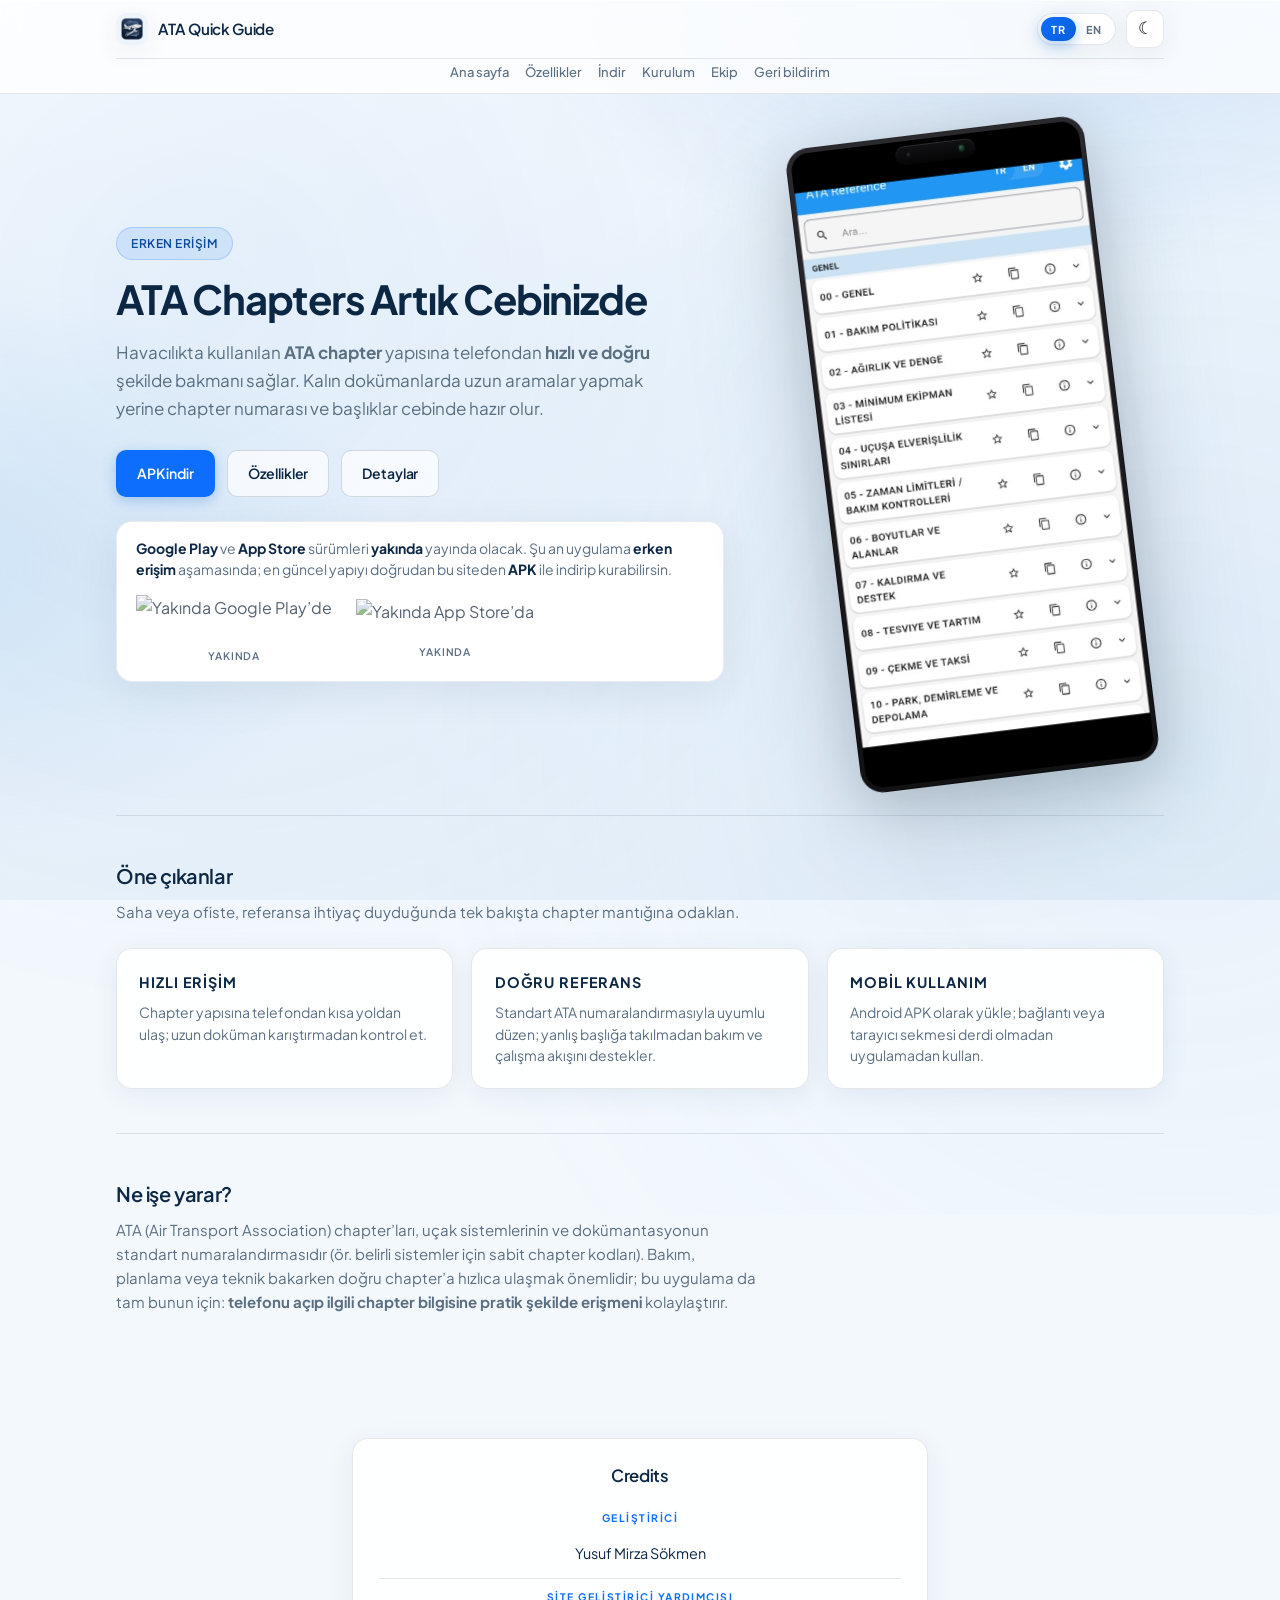
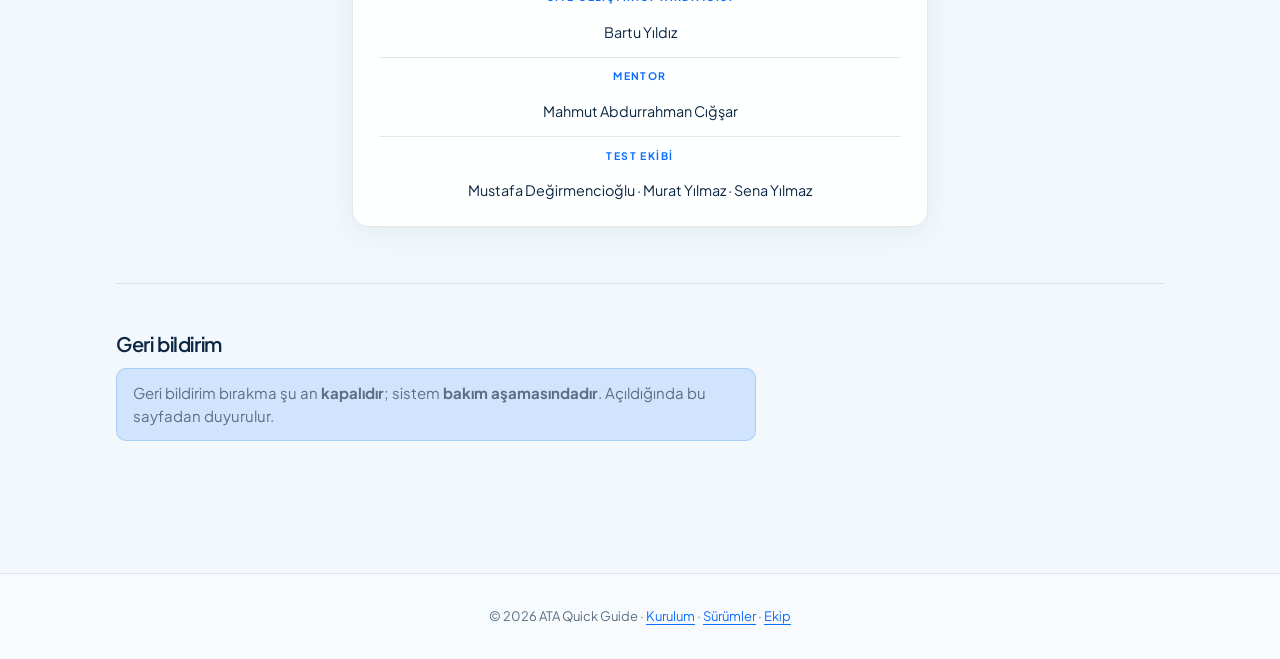
==== commit 9d0310db: "Fix hero phone hover shake (drop hover media query, avoid transform transition clash); bump CSS cach" ====
--- a/index.html
+++ b/index.html
@@ -38,7 +38,7 @@
   <link rel="preconnect" href="https://fonts.googleapis.com">
   <link rel="preconnect" href="https://fonts.gstatic.com" crossorigin>
   <link href="https://fonts.googleapis.com/css2?family=Plus+Jakarta+Sans:wght@400;500;600;700&display=swap" rel="stylesheet">
-  <link rel="stylesheet" href="css/app-site.css">
+  <link rel="stylesheet" href="css/app-site.css?v=14">
 </head>
 <body data-page="index">
   <a class="visually-hidden" href="#icerik" data-i18n="skip">İçeriğe geç</a>
--- a/css/app-site.css
+++ b/css/app-site.css
@@ -1025,50 +1025,93 @@
   filter: drop-shadow(0 28px 56px rgba(0, 0, 0, 0.45)) drop-shadow(0 14px 28px rgba(0, 0, 0, 0.3));
 }
 
-/* Hover: pointer:fine hibrit PC’lerde çoğu zaman false oluyor; sadece (hover: hover) */
-@media (hover: hover) {
-  @media (prefers-reduced-motion: no-preference) {
-    .landing-phones .hero-device--iphone {
-      transition:
-        transform 0.55s var(--ease-out),
-        filter 0.55s var(--ease-out);
-    }
-
-    .landing-phones .hero-device__iphone-inner {
-      transition: box-shadow 0.55s var(--ease-out);
-    }
-
-    .landing-phones .hero-device--iphone:hover {
-      transform: rotate(-4deg) scale(1.06) translateY(-14px);
-      filter: drop-shadow(0 44px 76px rgba(15, 53, 80, 0.28)) drop-shadow(0 22px 44px rgba(0, 0, 0, 0.15));
-    }
-
-    .landing-phones .hero-device--iphone:hover .hero-device__iphone-inner {
-      box-shadow:
-        0 1px 0 rgba(255, 255, 255, 0.11) inset,
-        0 0 0 1px rgba(0, 0, 0, 0.3) inset,
-        0 0 40px rgba(13, 110, 253, 0.18);
-    }
-
-    [data-theme="dark"] .landing-phones .hero-device--iphone:hover {
-      transform: rotate(-4deg) scale(1.06) translateY(-14px);
-      filter: drop-shadow(0 48px 80px rgba(0, 0, 0, 0.6)) drop-shadow(0 26px 52px rgba(0, 0, 0, 0.38));
-    }
-
-    [data-theme="dark"] .landing-phones .hero-device--iphone:hover .hero-device__iphone-inner {
-      box-shadow:
-        0 1px 0 rgba(255, 255, 255, 0.08) inset,
-        0 0 0 1px rgba(0, 0, 0, 0.42) inset,
-        0 0 44px rgba(10, 132, 255, 0.22);
-    }
-  }
-}
-
-@media (hover: hover) and (max-width: 959px) {
-  @media (prefers-reduced-motion: no-preference) {
+/* Hero telefon: hover’da hafif titreme (büyütme + yükseltme animasyon içinde) */
+@keyframes hero-phone-shake {
+  0%,
+  100% {
+    transform: rotate(-4deg) scale(1.06) translateY(-14px) translateX(0);
+  }
+  12.5% {
+    transform: rotate(-5.6deg) scale(1.06) translateY(-14px) translateX(-4px);
+  }
+  25% {
+    transform: rotate(-2.6deg) scale(1.06) translateY(-15px) translateX(3px);
+  }
+  37.5% {
+    transform: rotate(-5.1deg) scale(1.06) translateY(-13px) translateX(-3px);
+  }
+  50% {
+    transform: rotate(-3.1deg) scale(1.06) translateY(-14px) translateX(4px);
+  }
+  62.5% {
+    transform: rotate(-5.4deg) scale(1.06) translateY(-14px) translateX(-2px);
+  }
+  75% {
+    transform: rotate(-3.6deg) scale(1.06) translateY(-13px) translateX(3px);
+  }
+  87.5% {
+    transform: rotate(-4.8deg) scale(1.06) translateY(-15px) translateX(-2px);
+  }
+}
+
+@keyframes hero-phone-shake-sm {
+  0%,
+  100% {
+    transform: rotate(-3deg) scale(1.04) translateY(-10px) translateX(0);
+  }
+  20% {
+    transform: rotate(-4.3deg) scale(1.04) translateY(-10px) translateX(-3px);
+  }
+  40% {
+    transform: rotate(-1.9deg) scale(1.04) translateY(-11px) translateX(2px);
+  }
+  60% {
+    transform: rotate(-4deg) scale(1.04) translateY(-9px) translateX(-2px);
+  }
+  80% {
+    transform: rotate(-2.5deg) scale(1.04) translateY(-10px) translateX(3px);
+  }
+}
+
+/* Telefon hover: (hover: hover) bazı masaüstlerinde false döndüğü için kullanılmıyor. Transform transition, keyframes ile çakışmasın diye yalnız filter geçişi */
+@media (prefers-reduced-motion: no-preference) {
+  .landing-phones .hero-device--iphone {
+    transform-origin: 50% 52%;
+    transition: filter 0.45s var(--ease-out);
+  }
+
+  .landing-phones .hero-device__iphone-inner {
+    transition: box-shadow 0.45s var(--ease-out);
+  }
+
+  .landing-phones .hero-device--iphone:hover {
+    animation: hero-phone-shake 0.42s ease-in-out infinite;
+    filter: drop-shadow(0 44px 76px rgba(15, 53, 80, 0.28)) drop-shadow(0 22px 44px rgba(0, 0, 0, 0.15));
+  }
+
+  .landing-phones .hero-device--iphone:hover .hero-device__iphone-inner {
+    box-shadow:
+      0 1px 0 rgba(255, 255, 255, 0.11) inset,
+      0 0 0 1px rgba(0, 0, 0, 0.3) inset,
+      0 0 40px rgba(13, 110, 253, 0.18);
+  }
+
+  [data-theme="dark"] .landing-phones .hero-device--iphone:hover {
+    animation: hero-phone-shake 0.42s ease-in-out infinite;
+    filter: drop-shadow(0 48px 80px rgba(0, 0, 0, 0.6)) drop-shadow(0 26px 52px rgba(0, 0, 0, 0.38));
+  }
+
+  [data-theme="dark"] .landing-phones .hero-device--iphone:hover .hero-device__iphone-inner {
+    box-shadow:
+      0 1px 0 rgba(255, 255, 255, 0.08) inset,
+      0 0 0 1px rgba(0, 0, 0, 0.42) inset,
+      0 0 44px rgba(10, 132, 255, 0.22);
+  }
+
+  @media (max-width: 959px) {
     .landing-phones .hero-device--iphone:hover,
     [data-theme="dark"] .landing-phones .hero-device--iphone:hover {
-      transform: rotate(-3deg) scale(1.04) translateY(-10px);
+      animation: hero-phone-shake-sm 0.42s ease-in-out infinite;
     }
   }
 }
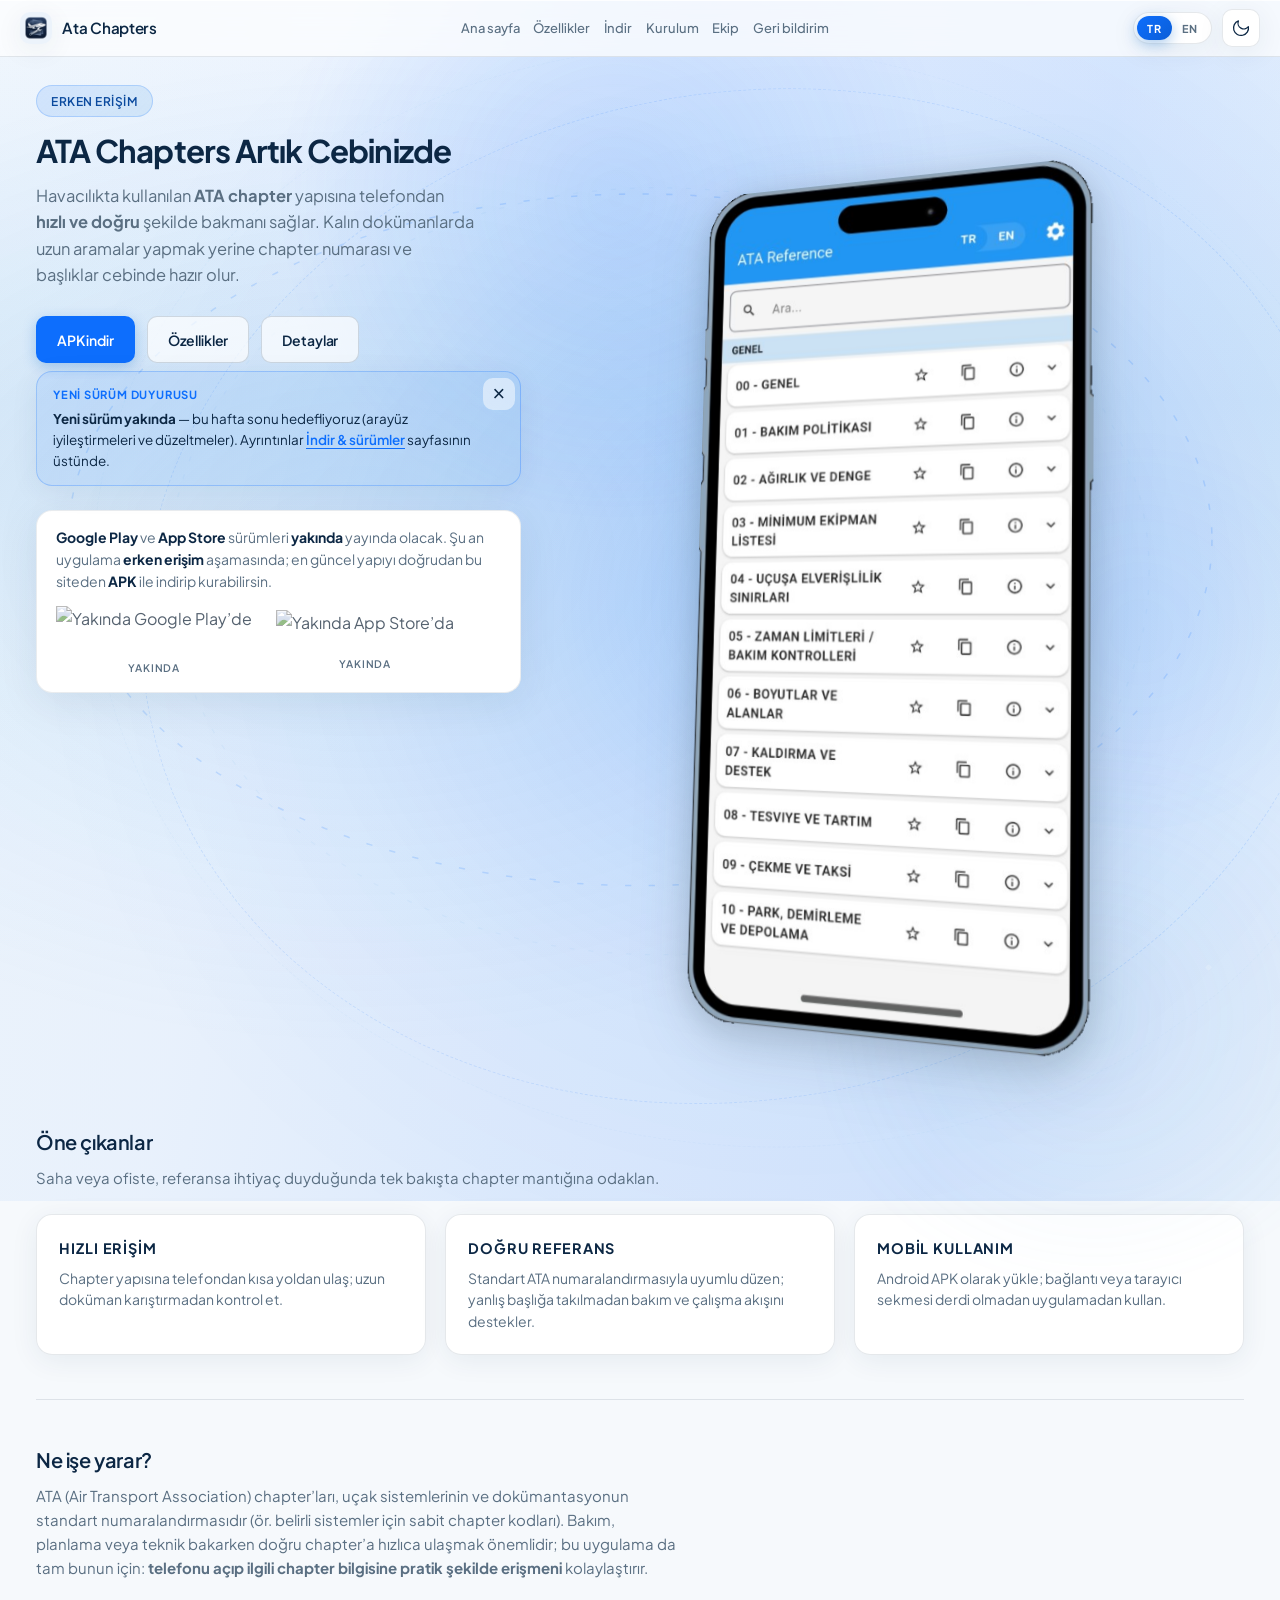
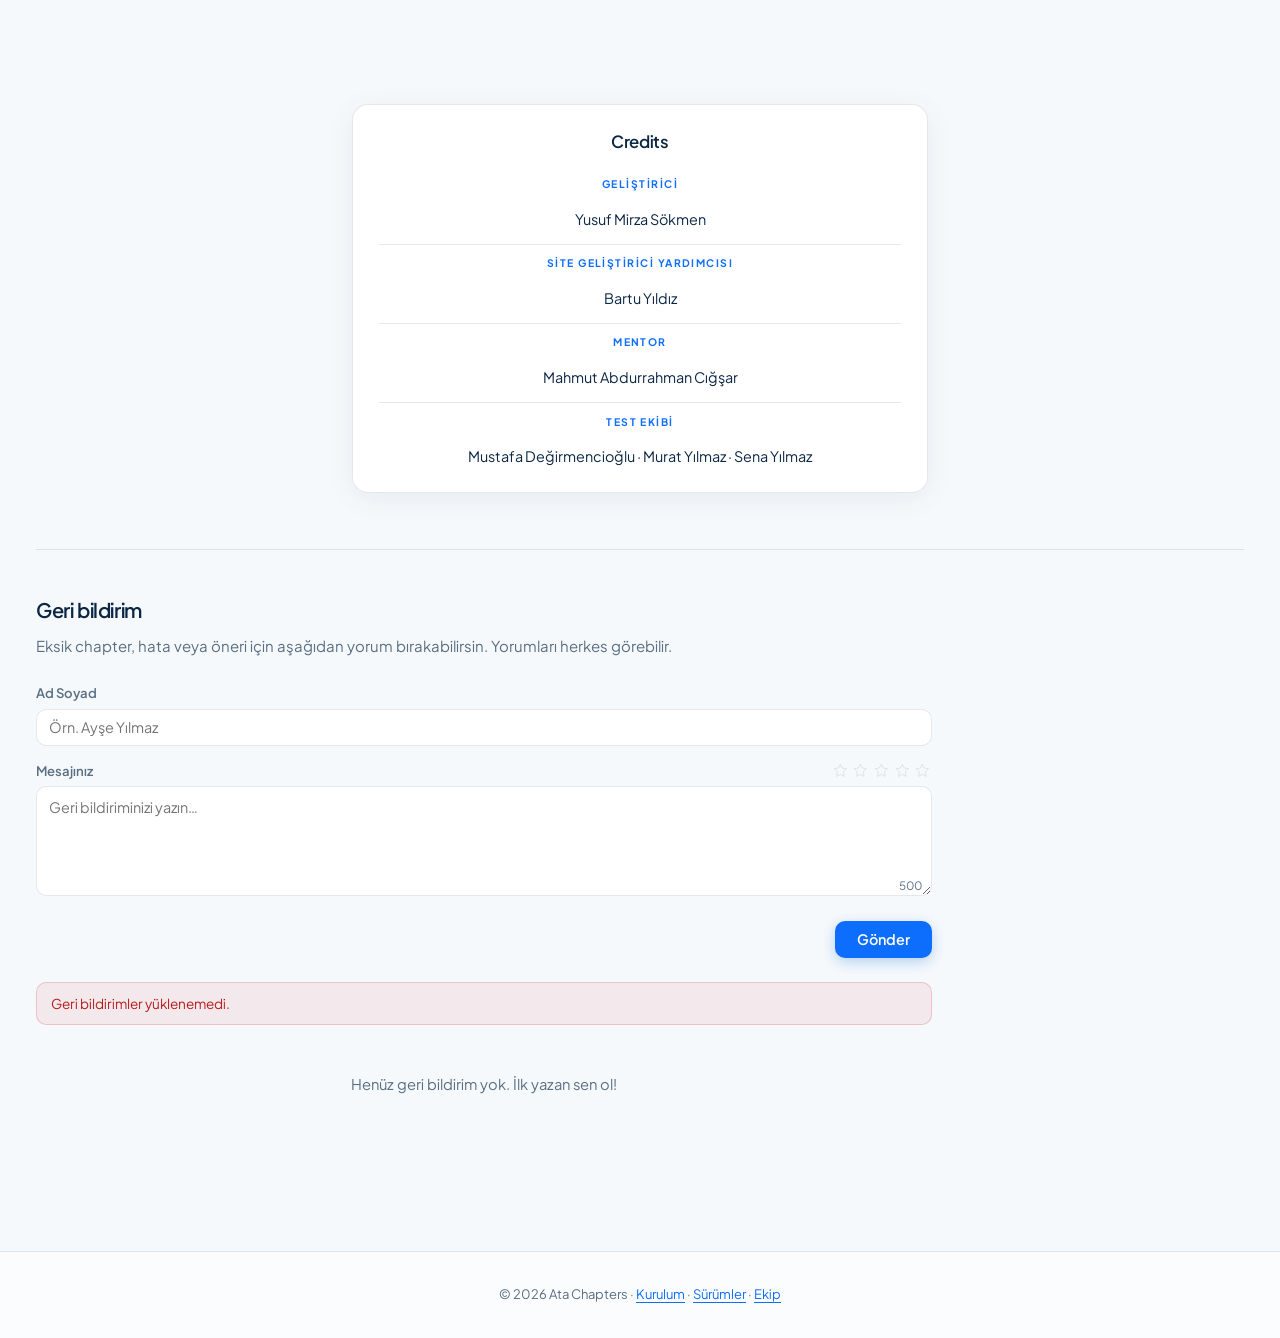
==== commit d0e3020b: "rebrand: site name to Ata Chapters (titles, nav, i18n, meta) Made-with: Cursor" ====
--- a/index.html
+++ b/index.html
@@ -3,195 +3,21 @@
 <head>
   <meta charset="UTF-8">
   <meta name="viewport" content="width=device-width, initial-scale=1.0">
-  <meta name="description" content="ATA chapter’lara telefondan hızlı erişim. Erken erişim, APK indir; mağazalar yakında.">
-  <meta name="theme-color" content="#e4eef8">
-  <title>ATA Quick Guide — İndir</title>
+  <title>Ata Chapters</title>
+  <link rel="canonical" href="https://ata-quick-guide.bartwo.me/anasayfa/">
+  <meta property="og:url" content="https://ata-quick-guide.bartwo.me/anasayfa/">
+  <meta property="og:title" content="Ata Chapters">
+  <meta property="og:image" content="https://ata-quick-guide.bartwo.me/images/app-icon.png">
+  <meta http-equiv="refresh" content="0;url=anasayfa/">
   <script>
     (function () {
-      try {
-        var t = localStorage.getItem("ata-theme");
-        document.documentElement.setAttribute("data-theme", t === "dark" ? "dark" : "light");
-        var l = localStorage.getItem("ata-lang");
-        var en = l === "en";
-        document.documentElement.setAttribute("data-lang", en ? "en" : "tr");
-        document.documentElement.setAttribute("lang", en ? "en" : "tr");
-      } catch (e) {
-        document.documentElement.setAttribute("data-theme", "light");
-        document.documentElement.setAttribute("data-lang", "tr");
-        document.documentElement.setAttribute("lang", "tr");
-      }
+      var q = window.location.search || "";
+      var h = window.location.hash || "";
+      window.location.replace("anasayfa/" + q + h);
     })();
   </script>
-  <link rel="icon" type="image/png" href="images/app-icon.png">
-  <link rel="apple-touch-icon" href="images/app-icon.png">
-  <link rel="canonical" href="https://ata-quick-guide.bartwo.me/">
-  <meta property="og:type" content="website">
-  <meta property="og:url" content="https://ata-quick-guide.bartwo.me/">
-  <meta property="og:title" content="ATA Quick Guide">
-  <meta property="og:description" content="ATA chapter’lara telefondan hızlı erişim. Erken erişim.">
-  <meta property="og:image" content="https://ata-quick-guide.bartwo.me/images/app-icon.png">
-  <meta property="og:image:alt" content="ATA Quick Guide">
-  <meta name="twitter:card" content="summary">
-  <meta name="twitter:title" content="ATA Quick Guide">
-  <meta name="twitter:description" content="ATA chapter’lara telefondan hızlı erişim.">
-  <meta name="twitter:image" content="https://ata-quick-guide.bartwo.me/images/app-icon.png">
-  <link rel="preconnect" href="https://fonts.googleapis.com">
-  <link rel="preconnect" href="https://fonts.gstatic.com" crossorigin>
-  <link href="https://fonts.googleapis.com/css2?family=Plus+Jakarta+Sans:wght@400;500;600;700&display=swap" rel="stylesheet">
-  <link rel="stylesheet" href="css/app-site.css?v=14">
 </head>
-<body data-page="index">
-  <a class="visually-hidden" href="#icerik" data-i18n="skip">İçeriğe geç</a>
-
-  <div class="app-shell">
-    <header class="app-top">
-      <div class="container app-top__inner">
-        <a class="app-brand" href="index.html" aria-current="page">
-          <span class="app-brand__mark"><img src="images/app-icon.png" width="32" height="32" alt=""></span>
-          ATA Quick Guide
-        </a>
-        <nav class="app-menu" aria-label="Site">
-          <a href="index.html" data-i18n="nav.home">Ana sayfa</a>
-          <a href="#ozellikler" data-i18n="nav.features">Özellikler</a>
-          <a href="indir.html" data-i18n="nav.download">İndir</a>
-          <a href="nasil-yuklenir.html" data-i18n="nav.how">Kurulum</a>
-          <a href="#credits" data-i18n="nav.team">Ekip</a>
-          <a href="#geri-bildirim" data-i18n="nav.feedback">Geri bildirim</a>
-        </nav>
-        <div class="app-controls" role="toolbar" aria-label="Dil ve tema">
-          <div class="lang-seg" role="group" aria-label="Dil">
-            <button type="button" data-lang-btn="tr" aria-pressed="true">TR</button>
-            <button type="button" data-lang-btn="en" aria-pressed="false">EN</button>
-          </div>
-          <button type="button" class="theme-toggle" data-theme-toggle aria-label="Tema">☾</button>
-        </div>
-      </div>
-    </header>
-
-    <main id="icerik" class="app-content container">
-      <section class="app-hero landing-hero" aria-labelledby="hero-title">
-        <div class="landing-hero__grid">
-          <div class="landing-hero__copy">
-            <p class="beta-pill"><span data-i18n="beta.pill">Erken erişim</span></p>
-            <h1 id="hero-title" data-i18n="hero.headline">ATA Chapters Artık Cebinizde</h1>
-            <p class="lead" data-i18n-html="hero.lead"></p>
-            <div class="btn-row">
-              <a class="btn btn--primary" href="indir.html" data-i18n="btn.apk">APK indir</a>
-              <a class="btn btn--ghost" href="#ozellikler" data-i18n="nav.features">Özellikler</a>
-              <a class="btn btn--ghost" href="#nedir" data-i18n="btn.details">Detaylar</a>
-            </div>
-            <div class="store-panel store-panel--compact" aria-labelledby="store-heading">
-              <h2 id="store-heading" class="visually-hidden" data-i18n="store.hiddenTitle">Mağaza yayını</h2>
-              <p class="store-panel__copy" data-i18n-html="store.copy"></p>
-              <div class="store-badges">
-                <div class="store-badge-wrap">
-                  <img class="store-badge" src="https://play.google.com/intl/en_us/badges/static/images/badges/en_badge_web_generic.png" height="48" data-i18n-src="store.gpBadgeSrc" data-i18n-alt="store.gpAlt" alt="" loading="lazy" decoding="async">
-                  <span class="store-badge-label" data-i18n="store.soon">Yakında</span>
-                </div>
-                <div class="store-badge-wrap">
-                  <img class="store-badge store-badge--apple" src="https://tools.applemediaservices.com/api/badges/download-on-the-app-store/black/en-us?size=250x83&releaseDate=1276560000" height="40" data-i18n-src="store.asBadgeSrc" data-i18n-alt="store.asAlt" alt="" loading="lazy" decoding="async">
-                  <span class="store-badge-label" data-i18n="store.soon">Yakında</span>
-                </div>
-              </div>
-            </div>
-          </div>
-          <div class="landing-hero__visual" aria-hidden="true">
-            <div class="landing-phones">
-              <div class="hero-device hero-device--iphone">
-                <div class="hero-device__iphone-inner">
-                  <div class="hero-device__screen">
-                    <img
-                      class="hero-device__img"
-                      data-hero-preview="front"
-                      src="images/app-preview-light-tr.png?v=12"
-                      width="390"
-                      height="844"
-                      alt=""
-                      decoding="async"
-                    >
-                    <span class="hero-device__cam" aria-hidden="true"></span>
-                  </div>
-                </div>
-              </div>
-            </div>
-            <script>
-              (function () {
-                try {
-                  var t = localStorage.getItem("ata-theme") === "dark" ? "dark" : "light";
-                  var l = localStorage.getItem("ata-lang") === "en" ? "en" : "tr";
-                  var root = document.querySelector(".landing-hero__visual");
-                  if (!root) return;
-                  root.querySelectorAll("img[data-hero-preview]").forEach(function (img) {
-                    img.src =
-                      "images/app-preview-" + t + "-" + l + ".png?v=12&m=" + encodeURIComponent(t);
-                  });
-                } catch (e) {}
-              })();
-            </script>
-          </div>
-        </div>
-      </section>
-
-      <section id="ozellikler" class="section reveal" aria-labelledby="feat-h">
-        <div class="section__head">
-          <h2 id="feat-h" data-i18n="features.h">Öne çıkanlar</h2>
-          <p data-i18n="features.lead"></p>
-        </div>
-        <div class="feature-grid">
-          <article class="feature-card reveal reveal-stagger-1">
-            <h3 data-i18n="features.f1h">Hızlı erişim</h3>
-            <p data-i18n="features.f1p"></p>
-          </article>
-          <article class="feature-card reveal reveal-stagger-2">
-            <h3 data-i18n="features.f2h">Doğru referans</h3>
-            <p data-i18n="features.f2p"></p>
-          </article>
-          <article class="feature-card reveal reveal-stagger-3">
-            <h3 data-i18n="features.f3h">Mobil kullanım</h3>
-            <p data-i18n="features.f3p"></p>
-          </article>
-        </div>
-      </section>
-
-      <section id="nedir" class="section reveal" aria-labelledby="nedir-h">
-        <div class="section__head">
-          <h2 id="nedir-h" data-i18n="nedir.h">Ne işe yarar?</h2>
-          <p data-i18n-html="nedir.p"></p>
-        </div>
-      </section>
-
-      <section id="credits" class="credits-block credits-block--spotlight reveal" aria-labelledby="credits-h">
-        <div class="credits-card">
-          <h2 id="credits-h" data-i18n="credits.h">Credits</h2>
-          <dl class="credits-list">
-            <dt data-i18n="credits.dev">Geliştirici</dt>
-            <dd data-i18n="credits.devName">Yusuf Mirza Sökmen</dd>
-            <dt data-i18n="credits.devSite">Site geliştirici yardımcısı</dt>
-            <dd data-i18n="credits.devSiteNames">Bartu Yıldız</dd>
-            <dt data-i18n="credits.mentor">Mentor</dt>
-            <dd data-i18n="credits.mentorName">Mahmut Abdurrahman Cığşar</dd>
-            <dt data-i18n="credits.test">Test ekibi</dt>
-            <dd data-i18n="credits.testNames">Mustafa Değirmencioğlu · Murat Yılmaz · Sena Yılmaz</dd>
-          </dl>
-        </div>
-      </section>
-
-      <section id="geri-bildirim" class="section reveal" aria-labelledby="fb-h">
-        <div class="section__head">
-          <h2 id="fb-h" data-i18n="feedback.h">Geri bildirim</h2>
-          <p class="feedback-maintenance feedback-maintenance--solo" data-i18n-html="feedback.maintenanceSolo"></p>
-        </div>
-      </section>
-    </main>
-
-    <footer class="app-footer">
-      <div class="container">
-        <p class="app-footer__line" data-i18n-html="footer.html"></p>
-      </div>
-    </footer>
-  </div>
-
-  <script src="js/site-ui.js" defer></script>
-  <script src="js/app-motion.js" defer></script>
+<body>
+  <p style="font-family:system-ui,sans-serif;padding:1.5rem"><a href="anasayfa/">Ata Chapters — Ana sayfa</a></p>
 </body>
 </html>
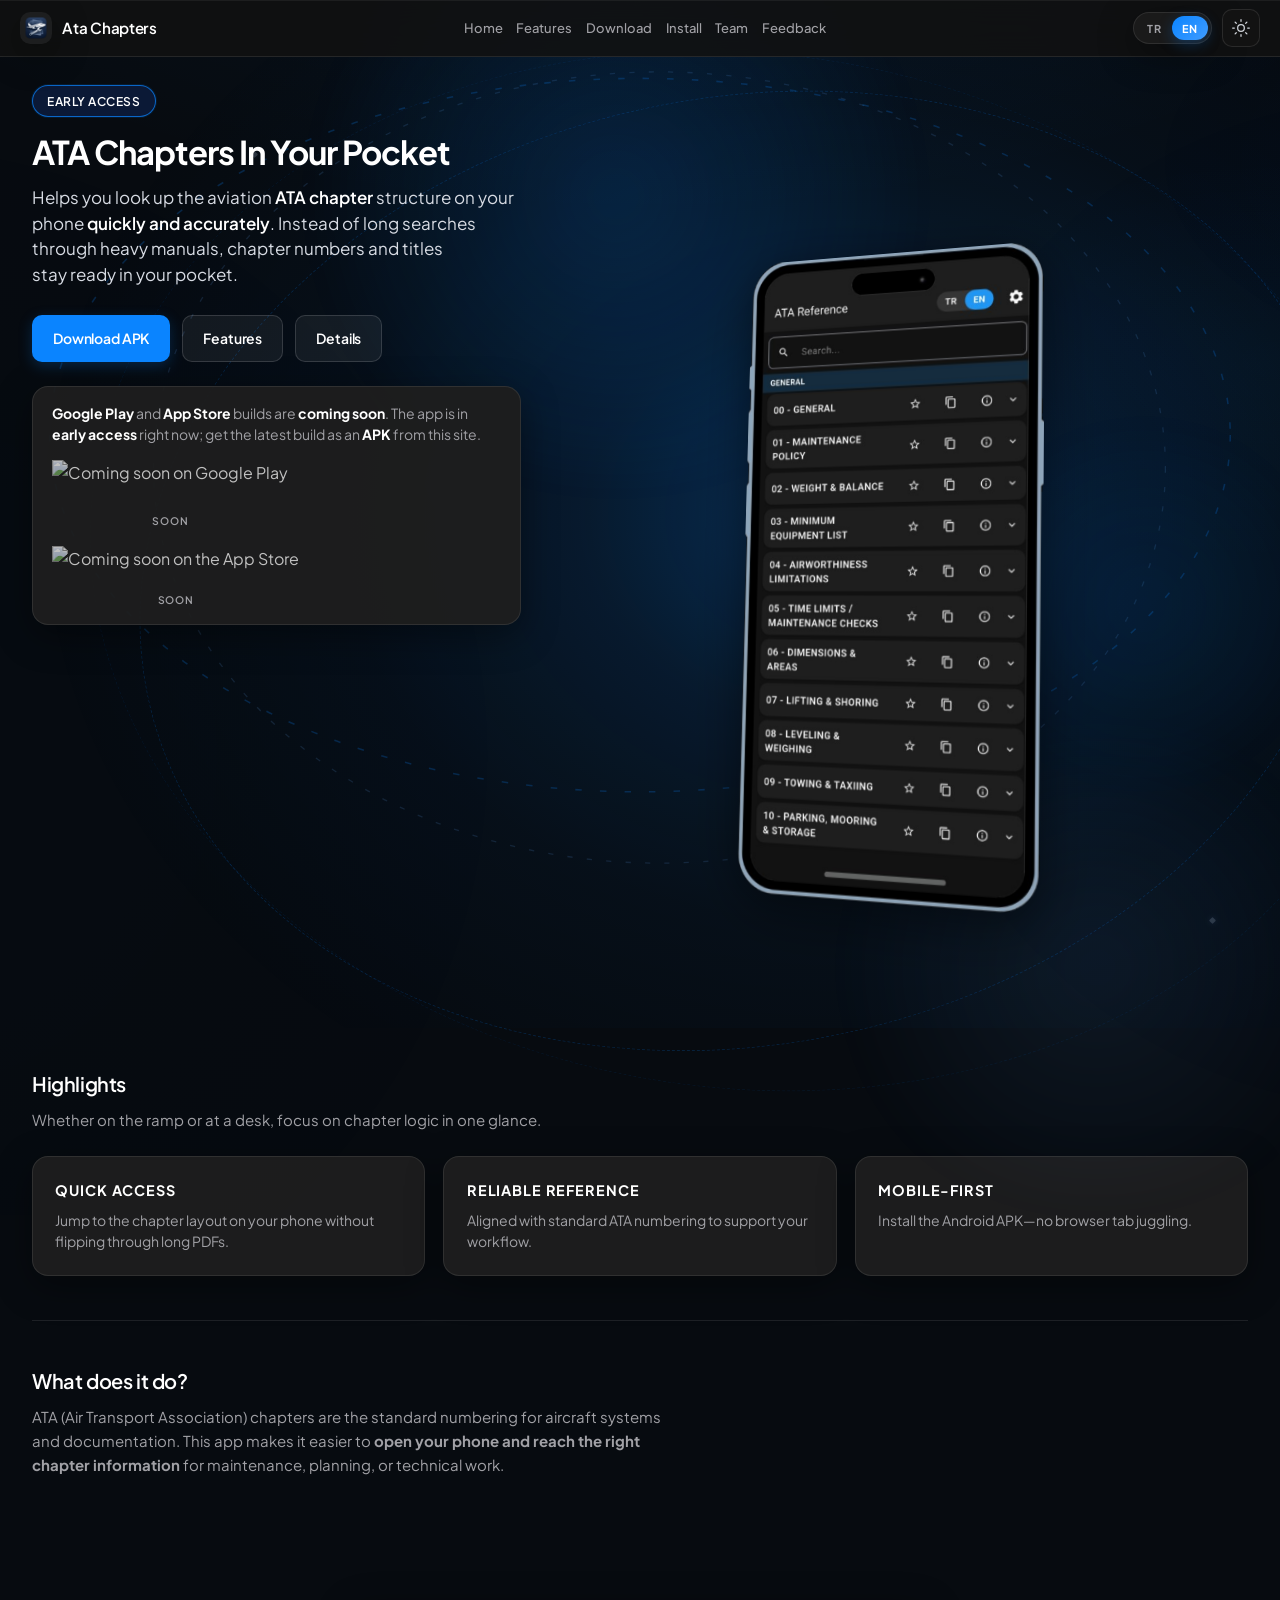
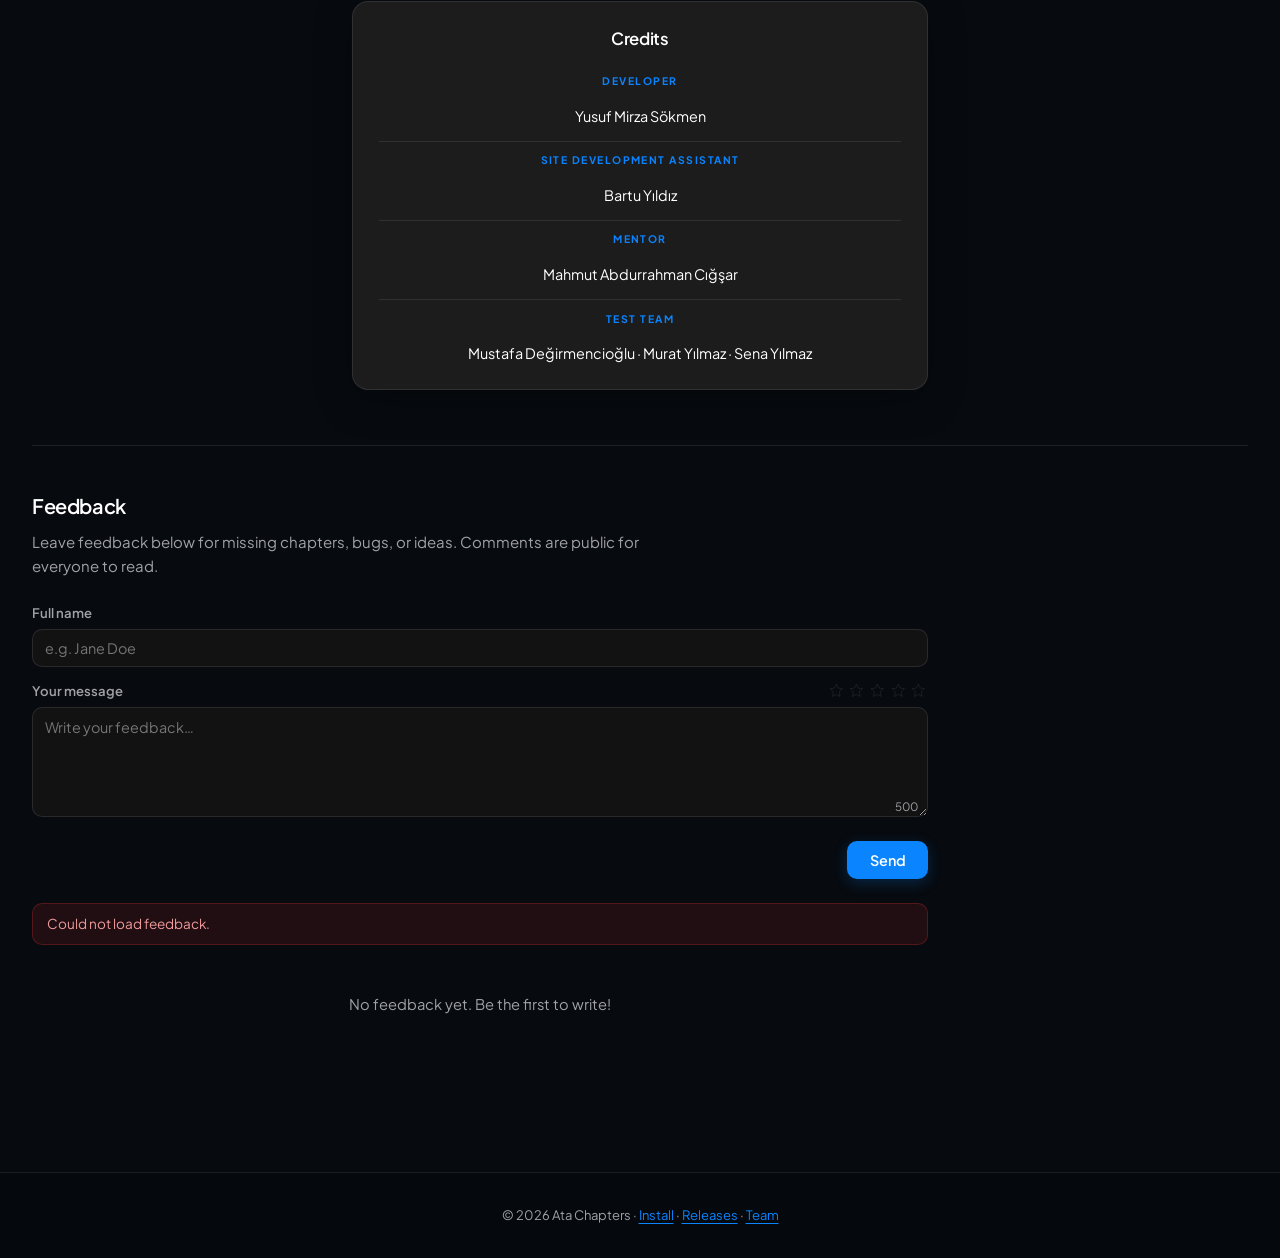
==== commit 10cfa307: "Switch site domain to atachapter.com Made-with: Cursor" ====
--- a/index.html
+++ b/index.html
@@ -4,10 +4,10 @@
   <meta charset="UTF-8">
   <meta name="viewport" content="width=device-width, initial-scale=1.0">
   <title>Ata Chapters</title>
-  <link rel="canonical" href="https://ata-quick-guide.bartwo.me/anasayfa/">
-  <meta property="og:url" content="https://ata-quick-guide.bartwo.me/anasayfa/">
+  <link rel="canonical" href="https://www.atachapter.com/anasayfa/">
+  <meta property="og:url" content="https://www.atachapter.com/anasayfa/">
   <meta property="og:title" content="Ata Chapters">
-  <meta property="og:image" content="https://ata-quick-guide.bartwo.me/images/app-icon.png">
+  <meta property="og:image" content="https://www.atachapter.com/images/app-icon.png">
   <meta http-equiv="refresh" content="0;url=anasayfa/">
   <script>
     (function () {
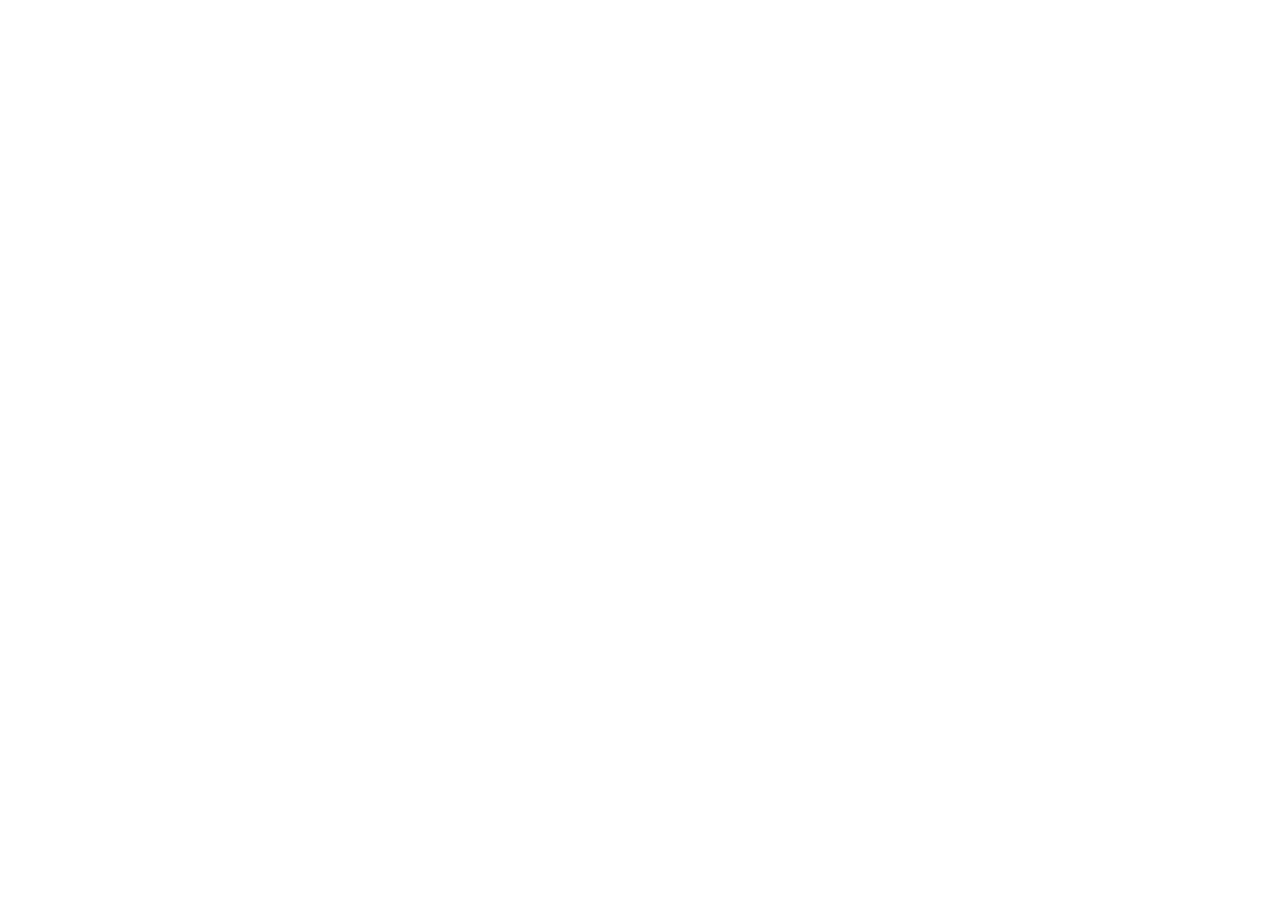
==== commit 637f2980: "Force-redirect any non-atachapter.com host to canonical domain Made-with: Cursor" ====
--- a/index.html
+++ b/index.html
@@ -11,9 +11,14 @@
   <meta http-equiv="refresh" content="0;url=anasayfa/">
   <script>
     (function () {
+      var host = window.location.hostname;
       var q = window.location.search || "";
-      var h = window.location.hash || "";
-      window.location.replace("anasayfa/" + q + h);
+      var hash = window.location.hash || "";
+      if (host && host !== "www.atachapter.com" && host !== "atachapter.com" && host !== "localhost" && host.indexOf("127.") !== 0) {
+        window.location.replace("https://www.atachapter.com/anasayfa/" + q + hash);
+        return;
+      }
+      window.location.replace("anasayfa/" + q + hash);
     })();
   </script>
 </head>
